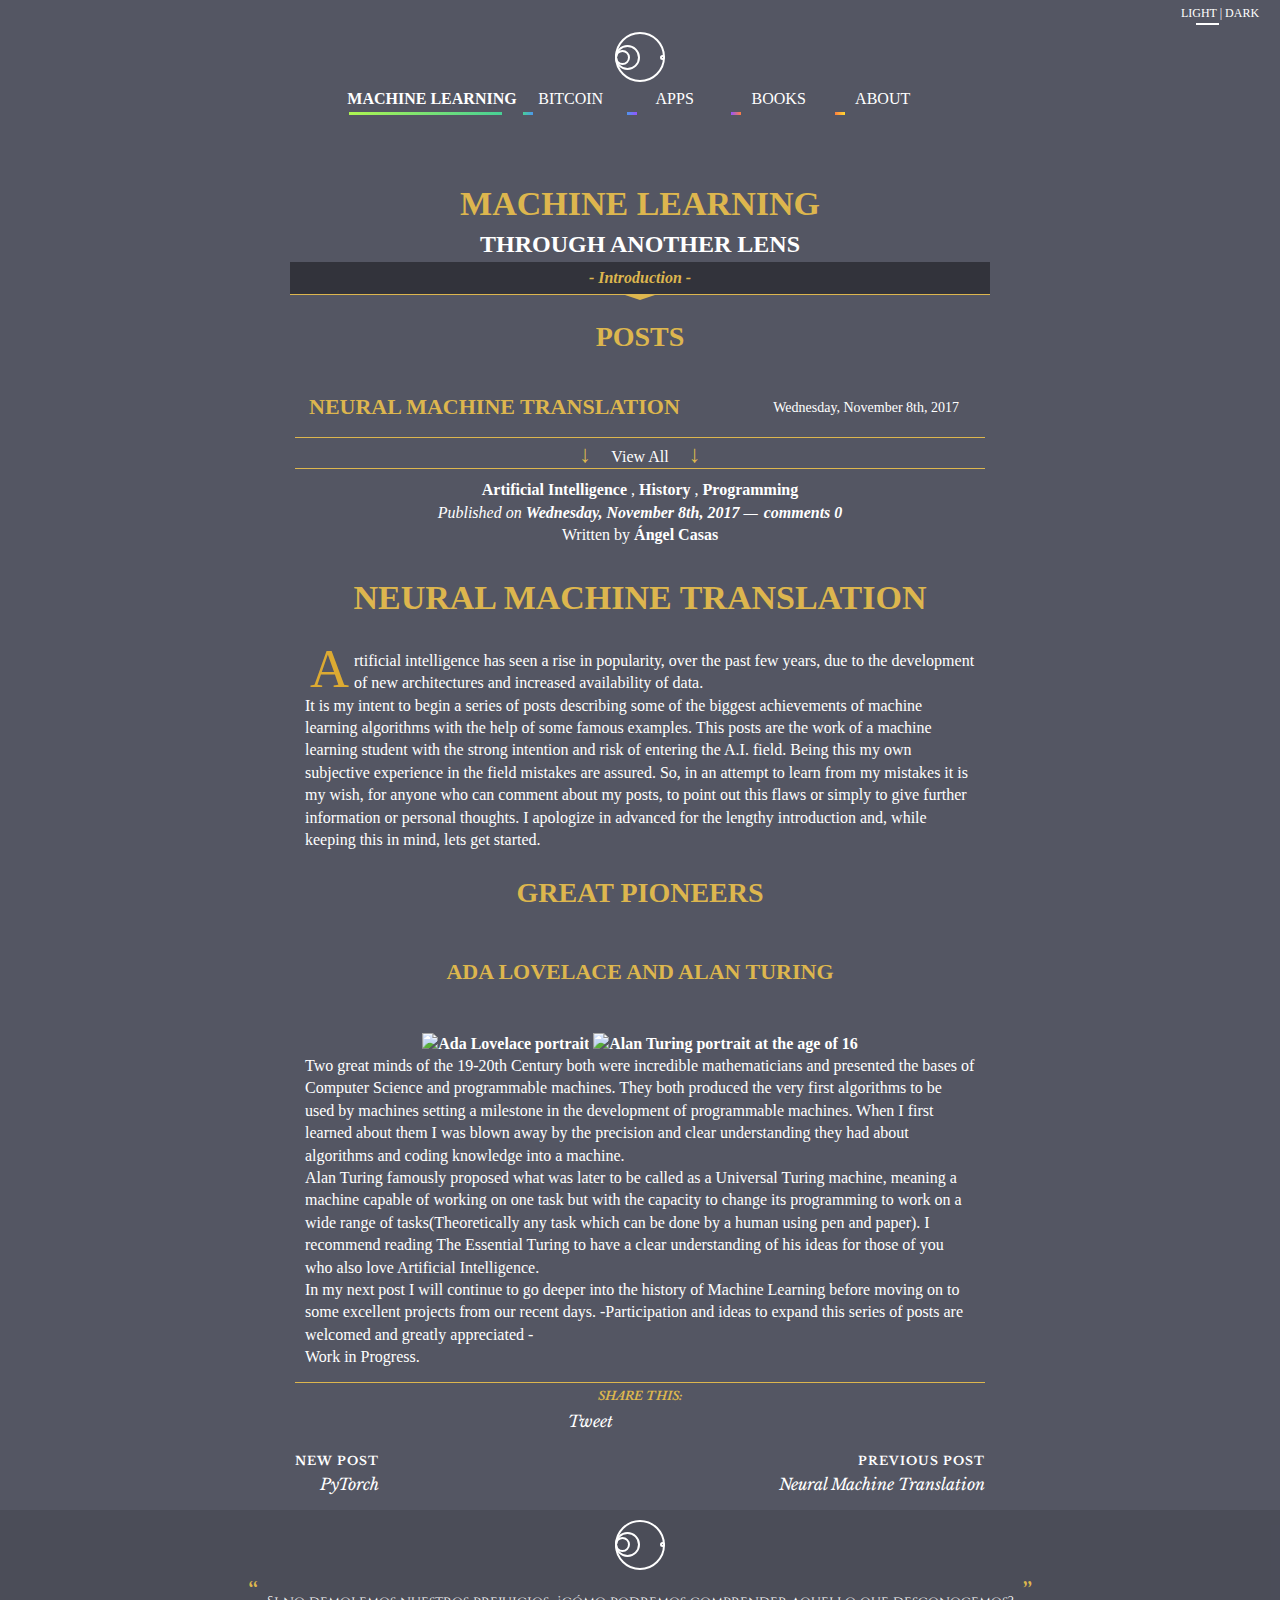
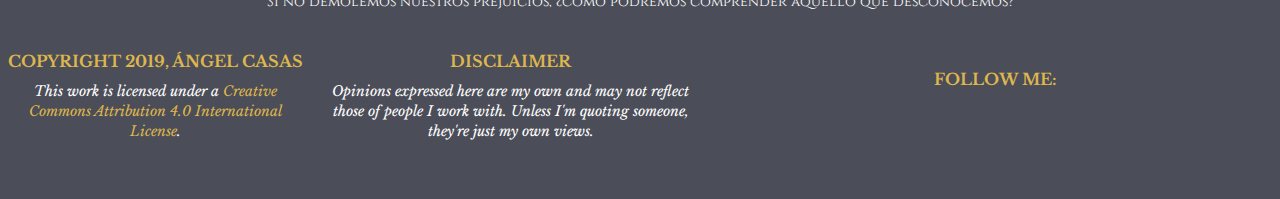
==== index.html @ 97a2ecce "re" ====
<!DOCTYPE html>
<html lang="en" dir="ltr">
<head>
  <meta charset="UTF-8">
  <meta name="viewport" content="width=device-width, initial-scale=1.0">
  <meta http-equiv="X-UA-Compatible" content="ie=edge">
  <link href="https://fonts.googleapis.com/css?family=Cinzel|Libre+Baskerville|Playfair+Display+SC" rel="stylesheet">
  <link href="https://fonts.googleapis.com/css?family=Unna&display=swap" rel="stylesheet">
  <link rel="stylesheet" href="CSS/style.css">
  <link rel="stylesheet" href="https://use.fontawesome.com/releases/v5.5.0/css/all.css" integrity="sha384-B4dIYHKNBt8Bc12p+WXckhzcICo0wtJAoU8YZTY5qE0Id1GSseTk6S+L3BlXeVIU" crossorigin="anonymous">
  <link rel="icon" href="">
  <title>Angel Casas Pescador Peronal Blog</title>
</head>
<body>
  <div id="loaderWrapper"></div>
  <!--End of #loaderWrapper -->
  <input type="checkbox" id="lightInput">
  <label for="lightInput" id="lightLabel"><span>Light | Dark</span></label>
  <!-- End of light/Dark -->
  <div id="wrapper">
    <header id="mainHeader">
      <h1 class="srOnly">Ángel Casas Pescador</h1>
      <nav id="mainNav">
        <a href="#wrapper">
          <div class="circleIcon">
            <div class="circleIconBox">
              <div class="circleBox">
                <div class="circle big"></div>
                <div class="circle medium"></div>
                <div class="circle small"></div>
                <div class="circle tiny"></div>
              </div>
            </div>
          </div>
        </a>
      </nav>
      <!--End of #mainNav-->
    </header>
    <!-- End of #mainHeader -->
    <section id="mainSection">
      <input type="checkbox" id="navCheck">
      <div class="navBtn">
        <label for="navCheck"></label>
        <div></div>
      </div>
      <input type="radio" id="mlTab" name="navRadio" checked="checked">
      <label for="mlTab" class="mainNavElem">Machine Learning</label>
      <input type="radio" id="bitcoinTab" name="navRadio">
      <label for="bitcoinTab" class="mainNavElem">Bitcoin</label>
      <input type="radio" id="appsTab" name="navRadio">
      <label for="appsTab" class="mainNavElem">Apps</label>
      <input type="radio" id="booksTab" name="navRadio">
      <label for="booksTab" class="mainNavElem">Books</label>
      <input type="radio" id="aboutTab" name="navRadio">
      <label for="aboutTab" class="mainNavElem">About</label>
      <div id="introduction">
        <div id="introMessage">
          <h2>Through Another Lens</h2>
        </div>
      </div>
      <!-- End of #introduction -->
      <aside class="blogAside">
        <nav id="blogNav">
          <ul class="blogNavUl">
            <li class="blogNavLi">
              <a href="#postArticle" class="blogNavA">Neural Machine Translation</a>
              <ul class="blogNavUl">
                <li class="blogNavLiChild">Introduction</li>
              </ul>
            </li>
            <li class="blogNavLi">
              <a href="#postArticle" class="blogNavA">Great Pioneers</a>
              <ul class="blogNavUl">
                <li class="blogNavLiChild">Ada Lovelace and Alan Turing</li>
              </ul>
            </li>
          </ul>
        </nav>
      </aside>
      <!-- End of blogAside -->
      <div id="mainSectionBox">
        <!-- End of #mlIntro -->
        <details class="mainSectionDetails">
          <summary><div class="introTooltip">- Introduction -</div></summary>
          <div id="mlIntro" class="clearSections">
            <div id="mlImg"></div>
          </div>
          <aside id="mlAside">
            <blockquote cite="https://www.azquotes.com/quote/847377">
              <a href="https://www.azquotes.com/quote/847377"><span>“</span>Programming is a skill best acquired by practice and example rather than from books <span>”</span><br>
              - Alan Turing -</a>
            </blockquote>
            <p>It is in the same spirit as that of Alan Turing that I want to share my efforts to unravel this science for
            any kind of audience.<br />
            Here is the process I use to develop my ideas:</p>
            <div class="iconsBox">
              <ul class="iconsUl">
                <li><img src="" alt=""><br>Find</li>
                <li><img src="" alt=""><br>Try</li>
                <li><img src="" alt=""><br>Understand</li>
                <li><img src="" alt=""><br>Repeat</li>
              </ul>
            </div>
          </aside>
          <!-- End of #mlAside -->
          <div id="bitcoinIntro" class="clearSections">
            <div id="bitcoinImg"></div>
          </div>
          <!-- End of #bitcoinIntro -->
          <aside id="bitcoinAside">
            <blockquote cite="https://www.brainyquote.com/quotes/milton_friedman_851204">
              <a href="https://www.brainyquote.com/quotes/milton_friedman_851204"><span>“</span>The one thing that's missing, but that will soon be developed, is a reliable e-cash, a method whereby on the Internet you can transfer funds from A to B, without A knowing B or B knowing A.<span>”</span><br>
              - Milton Friedman 1999 -</a>
            </blockquote>
            <p>Bitcoin is a new digital tool to transfer value between two or more individuals without an intermediary. Being a digital form of money it is proving to be a revolution worth checking out!</p>
            <p>The best way to learn about any new technology is to inmerse yourself in it by trying it out!<br>
            This is the reason I decided to write down my experience with Bitcoin and to bring awareness about its capabilities and downsides.</p>
            <div class="iconsBox">
              <ul class="iconsUl">
                <li><img src="" alt=""><br>Earn</li>
                <li><img src="" alt=""><br>Transact</li>
                <li><img src="" alt=""><br>Hodl</li>
                <li><img src="" alt=""><br>Spend</li>
              </ul>
            </div>
            <!-- End of .iconsBox -->
          </aside>
          <!-- End of #bitcoinAside -->
          <div id="appsIntro" class="clearSections">
            <div id="appsImg"></div>
          </div>
          <!-- End of #appsIntro -->
          <aside id="appsAside">
            <blockquote cite="https://www.brainyquote.com/quotes/leonardo_da_vinci_154285">
              <a href="https://www.brainyquote.com/quotes/leonardo_da_vinci_154285"><span>“</span>The noblest pleasure is the joy of understanding<span>”</span><br>
              - Leonardo da Vinci -</a>
            </blockquote>
            <p>When we want to understand something we ought to submerge ourselves deeply into the subject at hand and find out every tool available to us in order to achieve an updated understanding of the subject.
            <br>In order to achieve this I have found this process to be of help:</p>
            <div class="iconsBox">
              <ul class="iconsUl">
                <li><img src="" alt=""><br>Explore</li>
                <li><img src="" alt=""><br>Experiment</li>
                <li><img src="" alt=""><br>Extract</li>
                <li><img src="" alt=""><br>Explain</li>
              </ul>
            </div>
            <!-- End of .iconsBox -->
          </aside>
          <!-- End of #appsAside -->
          <div id="booksIntro" class="clearSections">
            <div id="booksImg"></div>
          </div>
          <!-- End of booksIntro -->
          <aside id="booksAside">
            <blockquote>
              <a href="">
                <span>“</span>The mind was dreaming. The world was its dream<span>”</span><br>
                - Jorge Luis Borges -
              </a>
            </blockquote>
            <p>Books that let us wonder around imaginary worlds or allow us to learn something we did'nt appreciate at first glance make for a good gift.
            <br>
            It is for this reason that I decided to make this little section where we can find and share books we have found valuable in our life.
            </p>
          </aside>
          <!-- End of #booksAside -->
        </details>
        <!-- End of .mainSectionDetails -->
        <section id="mlSection" class="blogSection">
          <h5>Posts</h5>
          <div class="blogArticles">
            <section class="previewSection">
              <input type="checkbox" id="mlPreviewExpand"></input>
              <label for="mlPreviewExpand" class="previewExpandLabel">View All</label>
              <div class="previewBox">
                <a href="#postArticle">
                  <div class="previewPost">
                    <h6>Neural Machine Translation</h6>
                    <p class="postDate">Wednesday, November 8th, 2017</p>
                  </div>
                </a>
                <a href="">
                  <div class="previewPost">
                    <h6>PyTorch</h6>
                    <p class="postDate">Monday, April 29th, 2019</p>
                  </div>
                </a>
              </div>
            </section>
            <article class="post" id="postArticle">
              <header>
                <div class="entryTags">
                  <a href="">Artificial Intelligence</a>
                  ,
                  <a href="">History</a>
                  ,
                  <a href="">Programming</a>
                </div>
                <small>
                  <div class="entryDate">
                    Published on
                    <a href=""><time datetime="2017-11-03" pubdate>Wednesday, November 8th, 2017</time></a>
                  </div>
                  <div class="entryComments">
                    <a href=".blogComments">comments 0</a>
                  </div>
                  <div class="postAuthor">
                    Written by
                    <a href="#aboutIntro" title="About Ángel Casas Pescador" rel="author">Ángel Casas</a>
                  </div>
                </small>
                <h4>Neural Machine Translation</h4>
              </header>
              <!-- end header -->
              <div class="entry">
                <p><span id="dropCap">A</span>rtificial intelligence has seen a rise in popularity, over the past few years, due to the development of new architectures and increased availability of data.<br />
                It is my intent to begin a series of posts describing some of the biggest achievements of machine learning algorithms with the help of some famous examples.
                This posts are the work of a machine learning student with the strong intention and risk of entering the A.I. field. Being this my own subjective experience in the field mistakes are assured. So, in an attempt to learn from my mistakes it is my wish, for anyone who can comment about my posts, to point out this flaws or simply to give further information or personal thoughts.
                I apologize in advanced for the lengthy introduction and, while keeping this in mind, lets get started.<br /></p>
                <h5>Great Pioneers</h5><br />
                <h6>Ada Lovelace and Alan Turing</h6><br />
                <br />
                <a class="expandable" title="Ada Lovelace portrait" data-lightbox="post-1" data-title="Ada Lovelace portrait" href="https://upload.wikimedia.org/wikipedia/commons/thumb/a/a4/Ada_Lovelace_portrait.jpg/800px-Ada_Lovelace_portrait.jpg">
                  <img src="https://upload.wikimedia.org/wikipedia/commons/thumb/a/a4/Ada_Lovelace_portrait.jpg/800px-Ada_Lovelace_portrait.jpg" alt="Ada Lovelace portrait" width="auto" height="300">
                </a>
                <a class="expandable" title="Alan Turing portrait" data-lightbox="post-1" data-title="Alan Turing portrait at the age of 16" href="https://upload.wikimedia.org/wikipedia/commons/a/a1/Alan_Turing_Aged_16.jpg">
                  <img src="https://upload.wikimedia.org/wikipedia/commons/a/a1/Alan_Turing_Aged_16.jpg" alt="Alan Turing portrait at the age of 16" width="auto" height="300">
                </a>
                <p>Two great minds of the 19-20th Century both were incredible mathematicians and presented the bases of Computer Science and programmable machines. They both produced the very first algorithms to be used by machines setting a milestone in the development of programmable machines. When I first learned about them I was blown away by the precision and clear understanding they had about algorithms and coding knowledge into a machine.
                <br />
                Alan Turing famously proposed what was later to be called as a Universal Turing machine, meaning a machine capable of working on one task but with the capacity to change its programming to work on a wide range of tasks(Theoretically any task which can be done by a human using pen and paper).
                I recommend reading The Essential Turing to have a clear understanding of his ideas for those of you who also love Artificial Intelligence.
                <br />
                In my next post I will continue to go deeper into the history of Machine Learning before moving on to some excellent projects from our recent days.
                -Participation and ideas to expand this series of posts are welcomed and greatly appreciated -
                <br />
                Work in Progress.
                </p>
              </div>
              <!-- end entry -->
            </article>
            <!-- end .post -->
            <div class="blogFooter">
              <h6>Share this:</h6>
              <div class="shareBox">
                <p class="tweet">
                  <a href="https://twitter.com/share?ref_src=twsrc%5Etfw" class="twitter-share-button" data-text="This was quite a useful blog:" data-url="https://angel-casas.github.io/" data-via="AngelCasas93" data-show-count="false">Tweet</a>
                  <script async src="https://platform.twitter.com/widgets.js" charset="utf-8"></script>
                <p class="pocket">
                  <a data-pocket-label="pocket" data-pocket-count="none" class="pocket-btn" data-lang="en"></a>
                  <script type="text/javascript">!function(d,i){if(!d.getElementById(i)){var j=d.createElement("script");j.id=i;j.src="https://widgets.getpocket.com/v1/j/btn.js?v=1";var w=d.getElementById(i);d.body.appendChild(j);}}(document,"pocket-btn-js");</script>
                </p>
              </div>
              <div class="previousBox">
                <a href="" class="previousPost"><span>New Post</span>
                  PyTorch
                </a>
                <a href="" class="previousPost"><span>Previous post</span>
                  Neural Machine Translation
                </a>
              </div>
            </div>
            <!-- End .blogFooter -->
          </div>
          <!-- End .blogArticles -->
          <div class="blogComments">
            <div id="disqus_thread"><p></p></div>
            <script>

            /**
            *  RECOMMENDED CONFIGURATION VARIABLES: EDIT AND UNCOMMENT THE SECTION BELOW TO INSERT DYNAMIC VALUES FROM YOUR PLATFORM OR CMS.
            *  LEARN WHY DEFINING THESE VARIABLES IS IMPORTANT: https://disqus.com/admin/universalcode/#configuration-variables*/
            /*
            var disqus_config = function () {
            this.page.url = PAGE_URL;  // Replace PAGE_URL with your page's canonical URL variable
            this.page.identifier = PAGE_IDENTIFIER; // Replace PAGE_IDENTIFIER with your page's unique identifier variable
            };
            */
            (function() { // DON'T EDIT BELOW THIS LINE
            var d = document, s = d.createElement('script');
            s.src = 'https://angelcasas.disqus.com/embed.js';
            s.setAttribute('data-timestamp', +new Date());
            (d.head || d.body).appendChild(s);
            })();
            </script>
            <noscript>Please enable JavaScript to view the <a href="https://disqus.com/?ref_noscript">comments powered by Disqus.</a></noscript>
          </div>
        </section>
        <!-- End of #mlSection -->
        <section id="bitcoinSection" class="blogSection">
          <h5>Posts</h5>
          <div class="blogArticles">
            <section class="previewSection">
              <input type="checkbox" id="bitcoinPreviewExpand"></input>
              <label for="bitcoinPreviewExpand" class="previewExpandLabel">View All</label>
              <div class="previewBox">
                <a href="#postArticle">
                  <div class="previewPost">
                    <h6>Bitcoin Origins</h6>
                    <p class="postDate">Monday, May 20th, 2019</p>
                  </div>
                </a>
                <a href="">
                  <div class="previewPost">
                    <h6>BitcoinLiberal</h6>
                    <p class="postDate">Monday, May 27th, 2019</p>
                  </div>
                </a>
              </div>
            </section>
            <article class="post" id="postArticle">
              <header>
                <div class="entryTags">
                  <a href="">Bitcoin</a>
                  ,
                  <a href="">History</a>
                  ,
                  <a href="">Programming</a>
                </div>
                <small>
                  <div class="entryDate">
                    Published on
                    <a href=""><time datetime="2017-11-03" pubdate>Monday, May 20th, 2019</time></a>
                  </div>
                  <div class="entryComments">
                    <a href=".blogComments">comments 0</a>
                  </div>
                  <div class="postAuthor">
                    Written by
                    <a href="#aboutIntro" title="About Ángel Casas Pescador" rel="author">Ángel Casas</a>
                  </div>
                </small>
                <h4>Bitcoin Origins</h4>
              </header>
              <!-- end header -->
              <div class="entry">
                <p><span id="dropCap">B</span>itcoin is a term often used to represent a fascinating
                </p>
                <h5>Placeholder</h5><br />
                <h6>Placeholder</h6><br />
                <br />
                <a class="expandable" title="" data-title="" href="">
                  <img src="" alt="" width="auto" height="300">
                </a>
                <a class="expandable" title="" data-title="" href="">
                  <img src="" alt="" width="auto" height="300">
                </a>
                <p>
                <br />
                <br />
                <br />
                Work in Progress.
                </p>
              </div>
              <!-- end entry -->
            </article>
            <!-- end .post -->
            <div class="blogFooter">
              <h6>Share this:</h6>
              <div class="shareBox">
                <p class="tweet">
                  <a href="https://twitter.com/share?ref_src=twsrc%5Etfw" class="twitter-share-button" data-text="This was quite a useful blog:" data-url="https://angel-casas.github.io/" data-via="AngelCasas93" data-show-count="false">Tweet</a>
                  <script async src="https://platform.twitter.com/widgets.js" charset="utf-8"></script>
                <p class="pocket">
                  <a data-pocket-label="pocket" data-pocket-count="none" class="pocket-btn" data-lang="en"></a>
                  <script type="text/javascript">!function(d,i){if(!d.getElementById(i)){var j=d.createElement("script");j.id=i;j.src="https://widgets.getpocket.com/v1/j/btn.js?v=1";var w=d.getElementById(i);d.body.appendChild(j);}}(document,"pocket-btn-js");</script>
                </p>
              </div>
              <div class="previousBox">
                <a href="" class="previousPost"><span>New Post</span>
                  BitcoinLiberal
                </a>
                <a href="" class="previousPost"><span>Previous post</span>
                  Bitcoin Origins
                </a>
              </div>
            </div>
            <!-- End .blogFooter -->
          </div>
          <!-- End .blogArticles -->
          <div class="blogComments">
            <div id="disqus_thread"><p></p></div>
            <script>

            /**
            *  RECOMMENDED CONFIGURATION VARIABLES: EDIT AND UNCOMMENT THE SECTION BELOW TO INSERT DYNAMIC VALUES FROM YOUR PLATFORM OR CMS.
            *  LEARN WHY DEFINING THESE VARIABLES IS IMPORTANT: https://disqus.com/admin/universalcode/#configuration-variables*/
            /*
            var disqus_config = function () {
            this.page.url = PAGE_URL;  // Replace PAGE_URL with your page's canonical URL variable
            this.page.identifier = PAGE_IDENTIFIER; // Replace PAGE_IDENTIFIER with your page's unique identifier variable
            };
            */
            (function() { // DON'T EDIT BELOW THIS LINE
            var d = document, s = d.createElement('script');
            s.src = 'https://angelcasas.disqus.com/embed.js';
            s.setAttribute('data-timestamp', +new Date());
            (d.head || d.body).appendChild(s);
            })();
            </script>
            <noscript>Please enable JavaScript to view the <a href="https://disqus.com/?ref_noscript">comments powered by Disqus.</a></noscript>
          </div>
        </section>
        <!-- End of #bitcoinSection -->
        <section id="appsSection" class="blogSection">
          <h5>Posts</h5>
          <div class="blogArticles">
            <section class="previewSection">
              <input type="checkbox" id="appsPreviewExpand"></input>
              <label for="appsPreviewExpand" class="previewExpandLabel">View All</label>
              <div class="previewBox">
                <a href="#postArticle">
                  <div class="previewPost">
                    <h6>Check</h6>
                    <p class="postDate">Monday, May 20th, 2019</p>
                  </div>
                </a>
                <a href="">
                  <div class="previewPost">
                    <h6>NMT</h6>
                    <p class="postDate">Monday, May 27th, 2019</p>
                  </div>
                </a>
              </div>
            </section>
            <article class="post" id="postArticle">
              <header>
                <div class="entryTags">
                  <a href="">Apps</a>
                  ,
                  <a href="">Programming</a>
                </div>
                <small>
                  <div class="entryDate">
                    Published on
                    <a href=""><time datetime="2017-11-03" pubdate>Monday, May 20th, 2019</time></a>
                  </div>
                  <div class="entryComments">
                    <a href=".blogComments">comments 0</a>
                  </div>
                  <div class="postAuthor">
                    Written by
                    <a href="#aboutIntro" title="About Ángel Casas Pescador" rel="author">Ángel Casas</a>
                  </div>
                </small>
                <h4>Apps</h4>
              </header>
              <!-- end header -->
              <div class="entry">
                <p><span id="dropCap">A</span>
                </p>
                <h5>Placeholder</h5><br />
                <h6>Placeholder</h6><br />
                <br />
                <a class="expandable" title="" data-title="" href="">
                  <img src="" alt="" width="auto" height="300">
                </a>
                <a class="expandable" title="" data-title="" href="">
                  <img src="" alt="" width="auto" height="300">
                </a>
                <p>
                <br />
                <br />
                <br />
                Work in Progress.
                </p>
              </div>
              <!-- end entry -->
            </article>
            <!-- end .post -->
            <div class="blogFooter">
              <h6>Share this:</h6>
              <div class="shareBox">
                <p class="tweet">
                  <a href="https://twitter.com/share?ref_src=twsrc%5Etfw" class="twitter-share-button" data-text="This was quite a useful blog:" data-url="https://angel-casas.github.io/" data-via="AngelCasas93" data-show-count="false">Tweet</a>
                  <script async src="https://platform.twitter.com/widgets.js" charset="utf-8"></script>
                <p class="pocket">
                  <a data-pocket-label="pocket" data-pocket-count="none" class="pocket-btn" data-lang="en"></a>
                  <script type="text/javascript">!function(d,i){if(!d.getElementById(i)){var j=d.createElement("script");j.id=i;j.src="https://widgets.getpocket.com/v1/j/btn.js?v=1";var w=d.getElementById(i);d.body.appendChild(j);}}(document,"pocket-btn-js");</script>
                </p>
              </div>
              <div class="previousBox">
                <a href="" class="previousPost"><span>New Post</span>
                  Apps Placeholder
                </a>
                <a href="" class="previousPost"><span>Previous post</span>
                  Apps Placeholder
                </a>
              </div>
            </div>
            <!-- End .blogFooter -->
          </div>
          <!-- End .blogArticles -->
          <div class="blogComments">
            <div id="disqus_thread"><p></p></div>
            <script>

            /**
            *  RECOMMENDED CONFIGURATION VARIABLES: EDIT AND UNCOMMENT THE SECTION BELOW TO INSERT DYNAMIC VALUES FROM YOUR PLATFORM OR CMS.
            *  LEARN WHY DEFINING THESE VARIABLES IS IMPORTANT: https://disqus.com/admin/universalcode/#configuration-variables*/
            /*
            var disqus_config = function () {
            this.page.url = PAGE_URL;  // Replace PAGE_URL with your page's canonical URL variable
            this.page.identifier = PAGE_IDENTIFIER; // Replace PAGE_IDENTIFIER with your page's unique identifier variable
            };
            */
            (function() { // DON'T EDIT BELOW THIS LINE
            var d = document, s = d.createElement('script');
            s.src = 'https://angelcasas.disqus.com/embed.js';
            s.setAttribute('data-timestamp', +new Date());
            (d.head || d.body).appendChild(s);
            })();
            </script>
            <noscript>Please enable JavaScript to view the <a href="https://disqus.com/?ref_noscript">comments powered by Disqus.</a></noscript>
          </div>
        </section>
        <!-- End of #appsSection -->
        <div id="booksSection" class="blogSection">
          <h5>Books</h5>
          <div class="booksDiv">
            <div class="personalBooks">
              <h6>Personal Selection</h6>
              <div class="booksBox">
                <div class="booksItem">
                  <a href="https://en.wikipedia.org/wiki/Superintelligence:_Paths,_Dangers,_Strategies" class="bookImageAnchor"><img src="./images/bookCovers/Superintelligence-Paths_Dangers_Strategies.jpg" alt="Superintelligence by Nick Bostrom"></a>
                  <div class="bookInfoDropdown">
                    <p>Superintelligence: Paths, Dangers, Strategies is a 2014 book by the Swedish philosopher Nick Bostrom from the University of Oxford.</p>
                    <p>It argues that if machine brains surpass human brains in general intelligence, then this new superintelligence could replace humans as the dominant lifeform on Earth.</p>
                    <p>Sufficiently intelligent machines could improve their own capabilities faster than human computer scientists, and the outcome could be an existential catastrophe for humans.</p>
                    <p>Bostrom's book has been translated into many languages and is available as an audiobook.</p>
                    <a class="bookInfoSource" src="https://en.wikipedia.org/wiki/Superintelligence:_Paths,_Dangers,_Strategies">Source</a>
                  </div>
                </div>
                <div class="booksItem">
                  <a href="https://www.goodreads.com/book/show/21820378-mastering-bitcoin" class="bookImageAnchor"><img src="./images/bookCovers/21820378.jpg" alt="Mastering Bitcoin by Andreas M. Antonopoulos"></a>
                  <div class="bookInfoDropdown">
                    <p>Want to join the technological revolution that's taking the world of finance by storm?</p>
                    <p>Mastering Bitcoin is your guide through the seemingly complex world of bitcoin, providing the requisite knowledge to help you participate in the internet of money.</p>
                    <p>Whether you're building the next killer app, investing in a startup, or simply curious about the technology, this practical book is essential reading.</p>
                    <p>Bitcoin, the first successful decentralized digital currency, is still in its infancy and it's already spawned a multi-billion dollar global economy.</p>
                    <p>This economy is open to anyone with the knowledge and passion to participate. Mastering Bitcoin provides you with the knowledge you need (passion not included).</p>
                    <a href="https://www.goodreads.com/book/show/21820378-mastering-bitcoin" class="bookInfoSource">Source</a>
                  </div>
                </div>
                <div class="booksItem">
                  <a href="https://eloquentjavascript.net/" class="bookImageAnchor"><img src="./images/bookCovers/cover.jpg" alt="Eloquent Javascript by Marijn Haverbeke"></a>
                  <div class="bookInfoDropdown">
                    <p>This is a book about JavaScript, programming, and the wonders of the digital.</p>
                    <a href="https://eloquentjavascript.net/" class="bookInfoSource">Source</a>
                  </div>
                </div>
              </div>
            </div>
            <div class="suggestedBooks">
              <h6>User Suggestions</h6>
              <div class="booksBox">
                <div class="booksItem"></div>
              </div>
            </div>
          </div>
          <form action="" class="booksForm">
            <header>
              <h6>Submit your own suggestion</h6>
            </header>
            <input type="text" required placeholder="Book Title">
            <input type="text" requiered placeholder="Book Author">
            <textarea name="bookCommentary" rows="8" cols="40" placeholder="Write a brief description of what the text is about. (This is not required)"></textarea>
            <button type="submit" name="bookSubmit">Submit</button>
          </form>
        </div>
        <!-- End of #booksSection -->
        <div id="aboutSection" class="blogSection">
          <h5>Ángel Casas Pescador</h5>
            <div class="presentation">
              <p>
                Currently working on improving my knowledge about Machine Learning and Deep Learning which makes this blog an informative and pedagogical experience.<br />
                To achieve this I have been enrolled in some specific Online
                Courses, related to the field of Artificial Intelligence, due mostly to
                the lack of related University Courses where I live.<br />
                This has lead me to achieve a small level of competence on this field of knowledge which I only wish to expand as I go on.<br />
                Being inclined from an early age to uncover the structure of how a computer works, this curiosity
                allows me to progressively achieve an articulated view of Computer Science.<br />
              </p>
              <p>
                <span>Achievements:</span>
                Successfully completed the following Courses:
              </p>
                <ul>
                  <li>Deep Learning Nanodegree Foundation - <a href="#">Udacity Nanodegree Foundations Program</a></li>
                  <li>Machine Learning - <a href="#">Coursera Stanford University</a></li>
                  <li>Deep Learning - <a href="#">Coursera Stanford University</a></li>
                  <li>Introduction to Computer Science and Programming using Python - <a href="#">EDX 6.00.1x, MITx</a></li>
                  <li>Front-End Web Developer Certificate - <a href="#">EDX World Wide Web Consortium (W3C)</a></li>
                </ul>
              <p>
                Projects are a big part of advancing my understanding about any topic which is why I have placed all my
                works in a single page for easy access.
              </p>
            </div>
        </div>
        <!-- End of #aboutSection -->
      </div>
      <!-- End of #mainSectionBox -->
    </section>
    <!-- End of #mainSection -->
    <footer id="mainFooter">
      <a href="#wrapper">
        <div class="circleIcon">
          <div class="circleIconBox">
            <div class="circleBox">
              <div class="circle big"></div>
              <div class="circle medium"></div>
              <div class="circle small"></div>
              <div class="circle tiny"></div>
            </div>
          </div>
        </div>
      </a>
      <div class="footerQuote">
        <blockquote><span>“</span>Si no demolemos nuestros prejuicios, ¿cómo podremos comprender aquello que desconocemos?<span>”</span></blockquote>
      </div>
      <!-- End of .footerQuote -->
      <div id="footerBox">
        <div class="footerDiv">
          <h6>Copyright 2019, Ángel Casas</h6>
          <p>This work is licensed under a <a rel="license" href="http://creativecommons.org/licenses/by/4.0/">Creative Commons Attribution 4.0 International License</a>.</p>
        </div>
        <!-- End of .footerDiv -->
        <div class="footerDiv">
          <h6>Disclaimer</h6>
          <p>Opinions expressed here are my own and may not reflect those of people I work with. Unless I'm quoting someone, they're just my own views.</p>
        </div>
        <!-- End of .footerDiv -->
        <span id="footerIconBox">
          <h6>Follow me:</h6>
          <div id="footerIcons">
            <a href="https://twitter.com/AngelCasas93" target="_blank">
              <i class="fab fa-twitter-square fa-2x" title="Twitter: @AngelCasas93"></i>
            </a>
            <a href="https://github.com/Angel-Casas" target="_blank">
              <i class="fab fa-github-square fa-2x" title="Github: Angel-Casas"></i>
            </a>
            <a href="https://www.instagram.com/angelcasas.p/">
              <i class="fab fa-instagram fa-2x" title="Instagram: @angelcasas.p"></i>
            </a>
          </div>
          <!-- End of #footerIcons -->
        </span>
        <!-- End of #footerIconBox -->
      </div>
      <!-- End of #footerBox -->
    </footer>
    <!-- End of #mainFooter -->
  </div>
  <!-- End of #wrapper -->
  <script type="text/javascript" src="./JS/main.js"></script>
<script id="dsq-count-scr" src="//angelcasas.disqus.com/count.js" async></script>
</body>
</html>
---- CSS/style.css ----
/* RESET */
html, body,
h1, h2, h3, h4, h5, h6,
a, p, span,
em, small, strong,
sub, sup,
mark, del, ins, strike,
abbr, dfn,
blockquote, q, cite,
code, pre,
ol, ul, li, dl, dt, dd,
div, section, article,
main, aside, nav,
header, hgroup, footer,
img, figure, figcaption,
address, time,
audio, video,
canvas, iframe,
details, summary,
fieldset, form, label, legend,
table, caption,
tbody, tfoot, thead,
tr, th, td {
    margin: 0;
    padding: 0;
    border: 0;
}
html {
    font-size: 62.5%;
}

body {
    font-size: 1.6rem;
    line-height: 1.4;
}

* {
    font-family: inherit;
    font-size: inherit;
    line-height: inherit;
}

a,
a:visited {
    color: inherit;
    text-decoration: none;
}
article,
aside,
footer,
header,
nav,
section,
main {
    display: block;
}

* {
    box-sizing: border-box;
}

*:before,
*:after {
    box-sizing: inherit;
}
table {
    border-collapse: collapse;
    border-spacing: 0;
}

ol,
ul {
    list-style: none;
}

img {
    border-style: none;
}

blockquote,
q {
    quotes: none;
}

blockquote:after,
blockquote:before,
q:after,
q:before {
    content: "";
    content: none;
}
[hidden] {
    display: none !important;
}

[disabled] {
    cursor: not-allowed;
}

:focus:not(:focus-visible) {
    outline: none;
}
.srOnly {
    position: absolute;
    clip: rect(1px, 1px, 1px, 1px);
    left: -9999px;
    top: -9999px;
}

/* MAIN CSS */

body {
  font-family: 'Playfair Display', serif;
  color: white;
}
h4, h5, h6 {
  color: rgb(221, 182, 78);
  text-transform: uppercase;
}
h4 {
  font-size: 3.4rem;
}
h5 {
  font-size: 2.8rem;
}
h6 {
  font-size: 2.2rem;
}
blockquote {
  font-family: 'Cinzel', serif;
}
blockquote span {
  font-size: 2.4rem;
  color: rgb(221, 182, 78);
  padding: 0 .8rem;
}
#wrapper {
  width: 100%;
  height: 100%;
  min-height: 100vh;
  text-align: center;
  display: flex;
  flex-flow: column nowrap;
  align-items: center;
  justify-content: space-between;
  overflow-x: hidden;
  background-color: rgb(84, 86, 99);
  transition: all .3s ease-in-out;
}

/* HEADER */


#wrapper #mainHeader {
  width: 100%;
  margin: 2em 0 0;
}
#mainHeader #mainNav {
  height: 100%;
  width: 100%;
  max-width: 800px;
  margin: 0 auto;
}
#mainNav > a {
  display: inline-block;
  width: 50px;
  height: 50px;
}
.circleIcon {
  position: relative;
  width: 100%;
  height: 100%;
  display: inline-block;
}
.circleIcon .circleBox {
  width: 100%;
  height: 100%;
}
.circleIconBox {
  position: relative;
  width: 100%;
  height: 100%;
  float: left;
}
.circleIconBox .circle {
  border: 2px solid white;
  border-radius: 50%;
  position: absolute;
  top: 0;
  left: 0;
  right: 0;
  bottom: 0;
  transition: all 2s ease-in-out;
  margin: auto;
}
.circleIconBox .big {
  width: 50px;
  height: 50px;
}
.circleIconBox .medium {
  width: 25px;
  height: 25px;
  right: 25px;
  transform-origin: right;
  animation: clockwiserotation 4s ease-in-out infinite;
}
.circleIconBox .small {
  width: 15px;
  height: 15px;
  right: 35px;
  transform-origin: 25px center;
  animation: clockwiserotation 4s ease-out infinite;
}
.circleIconBox .tiny {
  width: 5px;
  height: 5px;
  left: 45px;
  transform-origin: -20px center;
  animation: clockwiserotation 4s ease-in-out infinite;
}
@keyframes clockwiserotation {
  to {transform: rotate(360deg);}
}
#navCheck {
  display: none;
}
.navBtn {
  display: none;
  width: 30px;
  height: 50px;
  margin: 10px 15px 0;
  float: right;
  transition: all .2s ease-in-out;
}

.navBtn::after,
.navBtn::before,
.navBtn div {
  background-color: white;
  content: '';
  display: block;
  height: 2px;
  margin: 7px 0;
  transition: all .2s ease-in-out;
}
#mainNavTabs {
  position: relative;
  display: flex;
  flex-flow: row nowrap;
  justify-content: space-around;
  align-self: center;
  margin: 0;
  padding: 0;
  user-select: none;
}
#mainSection > input {
  position: absolute;
  opacity: 0;
  height: 0;
  width: 0;
}
#mainSection > label {
  position: relative;
  top: 0;
  display: inline-block;
  width: auto;
  min-width: 100px;
  height: 3.2rem;
  text-transform: uppercase;
  cursor: pointer;
}
#mainSection > label::after {
  content: "";
  height: 3px;
  width: 10%;
  position: absolute;
  bottom: 5px;
  left: 2px;
  transition: width ease-out .2s;
}
#mainSection > .mainNavElem:nth-child(4)::after {
  background-image: linear-gradient(to right, rgb(174, 246, 81) , rgb(71, 208, 150));
}
#mainSection > .mainNavElem:nth-child(6)::after {
  background-image: linear-gradient(to right, rgb(71, 208, 150) , rgb(77, 150, 236));
}
#mainSection > .mainNavElem:nth-child(8)::after {
  background-image: linear-gradient(to right, rgb(77, 150, 236) , rgb(148, 83, 255));
}
#mainSection > .mainNavElem:nth-child(10)::after {
  background-image: linear-gradient(to right, rgb(148, 83, 255) , rgb(255, 126, 62));
}
#mainSection > .mainNavElem:nth-child(12)::after {
  background-image: linear-gradient(to right, rgb(255, 126, 62) , rgb(255, 216, 48));
}
#mainSection .mainNavElem:hover::after {
  width: 90%;
}
#mainSection input:checked + .mainNavElem {
  font-weight: 600;
}
#mainSection input:checked + .mainNavElem::after {
  width: 90%;
}
#mainSection #mlTab:checked ~ #introduction h2::before {
  content: "Machine Learning";
}
#mainSection #mlTab:checked ~ #mainSectionBox #mlSection {
  display: block;
}
#mainSection #mlTab:checked ~ #mainSectionBox #mlIntro,
#mainSection #mlTab:checked ~ #mainSectionBox #mlAside {
  display: block;
}
#mainSection #bitcoinTab:checked ~ #introduction h2::before {
  content: "Bitcoin";
}
#mainSection #bitcoinTab:checked ~ #mainSectionBox #bitcoinSection {
  display: block;
}
#mainSection #bitcoinTab:checked ~ #mainSectionBox #bitcoinIntro,
#mainSection #bitcoinTab:checked ~ #mainSectionBox #bitcoinAside {
  display: block;
}
#mainSection #appsTab:checked ~ #introduction h2::before {
  content: "Apps";
}
#mainSection #appsTab:checked ~ #mainSectionBox #appsSection {
  display: block;
}
#mainSection #appsTab:checked ~ #mainSectionBox #appsIntro,
#mainSection #appsTab:checked ~ #mainSectionBox #appsAside {
  display: block;
}
#mainSection #booksTab:checked ~ #introduction h2::before {
  content: "Books";
}
#mainSection #booksTab:checked ~ #mainSectionBox #booksSection {
  display: block;
}
#mainSection #booksTab:checked ~ #mainSectionBox #booksIntro,
#mainSection #booksTab:checked ~ #mainSectionBox #booksAside {
  display: block;
}
#mainSection #aboutTab:checked ~ #introduction h2::before {
  content: "About";
}
#mainSection #aboutTab:checked ~ #mainSectionBox #aboutSection {
  display: block;
}
#mainSection #aboutTab:checked ~ #mainSectionBox #aboutIntro,
#mainSection #aboutTab:checked ~ #mainSectionBox #aboutAside {
  display: block;
}
#mainSection #aboutTab:checked ~ #mainSectionBox .mainSectionDetails {
  display: none;
}

#lightInput {
  clip: rect(1px 1px 1px 1px); /* IE6, IE7 */
  clip: rect(1px, 1px, 1px, 1px);
  overflow: hidden;
  position: absolute;
  max-height:1px;
}
#lightLabel {
  display: block;
  position: absolute;
  top: 0;
  right: 10px;
  height: 25px;
  width: 100px;
  text-align: center;
  font-size: 1.2rem;
  margin-top: 5px;
  text-transform: uppercase;
  z-index: 10;
}
#lightLabel:hover {
  cursor: pointer;
}

#lightLabel span {
  position: relative;
}
#lightLabel span::after {
  content: "";
  width: 30%;
  height: 2px;
  background: white;
  position: absolute;
  bottom: -5px;
  left: 15px;
  transition: all .3s ease-in-out;
}
#lightLabel:hover span::after {
  left: 0px;
}
input#lightInput:checked + #lightLabel {
  color: black;
}
input#lightInput:checked + #lightLabel span::after {
  left: 40px;
  background-color: black;
}
input#lightInput:checked + #lightLabel:hover span::after {
  left: 60px;
}
input#lightInput:checked ~ #wrapper {
  background: white;
  color: black;
}
input#lightInput:checked ~ #wrapper .navBtn:after,
input#lightInput:checked ~ #wrapper .navBtn:before,
input#lightInput:checked ~ #wrapper .navBtn div {
  background-color: black;
}

input#lightInput:checked ~ #wrapper .circleIcon .circle {
  border: 2px solid black;
}
input#lightInput:checked ~ #wrapper #mainSection .blogFooter .previousBox span {
  color: black;
}
input#lightInput:checked ~ #wrapper #mainSection .blogFooter a:hover {
  color: rgba(0, 0, 0, .5);
}
input#lightInput:checked ~ #wrapper #mainSectionBox .mainSectionDetails {
  color: white;
  background: rgb(61, 63, 78);
}


/* MAIN SECTION */
#wrapper #mainSection {
  position: relative;
  width: 100%;
  max-width: 700px;
  margin: 0 auto;
}
#mainSection #introduction {

}
#introduction #introMessage {

}
#introMessage h2 {
  text-transform: uppercase;
  font-size: 2.4rem;
  white-space: nowrap;
  z-index: 10;
}
#introMessage h2::before {
  content: "";
  display: block;
  font-size: 3.4rem;
  margin: 60px auto 0;
  color: rgb(221, 182, 78);
}
#mainSection .blogAside {
  position:absolute;
  left:-10000px;
  top:auto;
  width:1px;
  height:1px;
  overflow:hidden;
}
#mainSection #blogNav {
  border-right: 1px solid rgb(221, 182, 78);
}
#mainSection #blogNav > .blogNavUl {
  display: flex;
  flex-flow: column nowrap;
  justify-content: space-between;
  align-items: center;
  background-color: rgba(0, 0, 0, .1);
}
#mainSection #blogNav .blogNavLi {
  position: relative;
  transition: color .3s ease-in-out;
  padding: 2rem 0;
}
#mainSection #blogNav .blogNavLi:hover::before,
#mainSection #blogNav .blogNavLi:focus::before {
  content: "\203A";
	display: block;
	left: -10px;
	position: absolute;
  cursor: pointer;
}
#mainSection #blogNav .blogNavLi:hover,
#mainSection #blogNav .blogNavLi:hover::before,
#mainSection #blogNav .blogNavLi:focus::before {
  color: rgb(221, 182, 78);
}
#mainSection #blogNav .blogNavLiChild {
  font-size: 1.4rem;
  opacity: .7;
}
/* ML SECTION */

.clearSections {
  display: none;
  position: relative;
  width: 200px;
  height: 200px;
  margin: 0 auto;
}
#mainSectionBox .mainSectionDetails {
  position: relative;
  margin: 0 auto;
  padding: 3px 0;
  background: rgba(0, 0, 0, .4);
  border-bottom: 1px solid rgb(221, 182, 78);
}
.mainSectionDetails summary {
  display: block;
  position: relative;
  height: 100%;
  width: 200px;
  margin: 0 auto;
  color: rgb(221, 182, 78);
  outline: 0;
  outline-style:none;
  outline-width:0;
  cursor: pointer;
}
.mainSectionDetails summary .introTooltip {
  position: relative;
  left: 0;
  margin: 0 auto;
  padding: 2px 0;
  font-style: italic;
  font-weight: bold;
  transition: all .1s ease-in-out;
}
.mainSectionDetails summary .introTooltip:before {
  content: "";
  position: absolute;
  bottom: -9px;
  left: calc(50% - 15px);
  width: 0;
  height: 0;
  border-left: 15px solid transparent;
  border-right: 15px solid transparent;
  border-top: 5px solid rgb(221, 182, 78);
}
.mainSectionDetails summary:hover .introTooltip,
.mainSectionDetails summary:focus .introTooltip {
  color: rgb(222, 205, 118);
}
.mainSectionDetails[open] > summary .introTooltip:before {
  display: none;
}
.mainSectionDetails > summary::-webkit-details-marker {
  display: none;
}
#mlIntro #mlImg {
  width: 100%;
  height: 100%;
  background-image: url("../images/circleLab.png");
  background-position: center center;
  background-size: 200px auto;
  background-repeat: no-repeat;
}
#mainSection aside:not(.blogAside) {
  display: none;
  width: 100%;
  margin: 0 auto;
  padding: 2.5rem 1.4rem;
  font-size: 2rem;
}
#mainSection aside blockquote {
  background-color: rgba(0, 0, 0, .2);
  padding: 2.2rem 1.4rem;
  margin: 2.2rem 0;
  font-size: 1.6rem;
  line-height: 2.4rem;
  outline: 1px solid rgb(221, 182, 78);
  outline-offset: 5px;
}
#mainSection aside blockquote a:hover {
  text-decoration: underline;
}
#mainSection aside blockquote span {
  text-decoration: none;
}
#mainSection aside .iconsBox {
  outline: 1px solid rgb(221, 182, 78);
  outline-offset: 5px;
  margin: 2.2rem 0;
}
#mainSection aside .iconsBox .iconsUl {
  display: flex;
  flex-flow: row wrap;
  justify-content: space-around;
  list-style-type: none;
  padding: 0;
  background-color: rgba(0, 0, 0, .2);
}
#mainSection aside .iconsUl li {
  min-width: 80px;
  padding-top: 10px;
}
#mainSection aside .iconsUl li img {
  display: inline-block;
  border-radius: 50%;
  width: 60px;
  height: 60px;
  border: 2px solid rgb(221, 182, 78);
}
#mainSection .blogSection {
  display: none;
}
#mainSection .blogSection h4 {
  margin: 2.8rem 0;
}
#mainSection .blogSection h5 {
  margin: 2.2rem 0;
}
#mainSection .blogArticles {
  margin: 5px;
}
#mainSection .blogArticles .previewSection {
  position: relative;
  padding-bottom: 20px;
  width: 100%;
  border-bottom: 1px solid rgb(221, 182, 78);
}
#mainSection .blogArticles .previewBox {
  display: flex;
  flex-flow: column nowrap;
  justify-content: space-between;
  align-items: center;
  max-height: 60px;
  width: 100%;
  overflow: hidden;
  transition: all .4s ease-in-out;
  margin-bottom: 1rem;
}
#mainSection .previewBox a {
  width: 100%;
}
#mainSection .previewBox .previewPost {
  position: relative;
  display: flex;
  flex-flow: row nowrap;
  justify-content: space-between;
  align-items: center;
  height: 100%;
  margin: 0;
  padding: 1.4rem;
  border-bottom: 1px solid rgb(221, 182, 78);
}
#mainSection .previewBox .previewPost:hover {
  background: rgba(0, 0, 0, .1);
}
#mainSection .previewBox .previewPost .postDate {
  font-size: 1.4rem;
  padding: 0 1.2rem;
}
#mainSection .blogArticles input[type="checkbox"] {
  position: absolute;
  opacity: 0;
  cursor: pointer;
  height: 0;
  width: 0;
}
#mainSection .blogArticles input[type="checkbox"]:checked + label::before,
#mainSection .blogArticles input[type="checkbox"]:checked + label::after {
  content: "\2191";
}
#mainSection .blogArticles input[type="checkbox"]:checked ~ .previewBox {
  max-height: 500px;
}
#mainSection .blogArticles label:hover,
#mainSection .blogArticles label:focus {
  font-weight: 800;
}
#mainSection .blogArticles label {
  position: absolute;
  left: 0;
  bottom: 10px;
  width: 100%;
  height: 20px;
  cursor: pointer;
  z-index: 100;
}
#mainSection .blogArticles label::before,
#mainSection .blogArticles label::after {
  content: "\2193";
  margin: 0 20px;
  font-size: 2.4rem;
  color: rgb(221, 182, 78);
}
#mainSection .post .entryTags {
}
#mainSection .post header a:hover {
  opacity: 0.6;
}
#mainSection .post .entryDate,
#mainSection .post .entryComments {
  font-style: italic;
  display: inline;
}
#mainSection .post .entryComments::before {
  content: "\2014";
  display: inline;
  padding: 0 2px 0 0;
}
#mainSection .post a {
  font-weight: 800;
}
#mainSection .blogArticles .post {
  margin-top: 10px;
}
#mainSection .blogArticles .post p {
  text-align: left;
  margin: 0 10px;
}
#mainSection .blogArticles .post #dropCap {
  font-size: 5.4rem;
  line-height: 2.8rem;
  float: left;
  padding: 5px;
  color: rgb(220, 170, 50);
}
#mainSection .blogFooter {
  display: flex;
  flex-flow: column nowrap;
  justify-content: space-between;
  align-items: center;
  font-size: 1.6rem;
  font-family: 'Libre Baskerville', Georgia, serif;
  font-style: italic;
  width: 100%;
  height: 100%;
  margin: 1.4rem auto;
  border-top: 1px solid rgb(221, 182, 78);
}
#mainSection .blogFooter h6 {
  font-size: 1.2rem;
  margin: 5px 0;
}
#mainSection .blogFooter p {
  display: inline-block;
  width: 100%;
}
#mainSection .blogFooter .shareBox {
  display: flex;
  flex-flow: row nowrap;
  justify-content: flex-start;
  align-items: center;
  width: 200px;
  margin-bottom: 20px;
}
#mainSection .blogFooter .previousBox {
  display: flex;
  flex-flow: row nowrap;
  justify-content: space-between;
  align-items: center;
  width: 100%;
  height: 100%;
  text-align: right;
}
#mainSection .blogFooter a:hover {
  color: rgba(255, 255, 255, .5);
}
#mainSection .previousPost span {
  display: block;
  font-style: normal;
  font-weight: bold;
  letter-spacing: 1px;
  text-transform: uppercase;
  font-size: 1.2rem;
  color: white;
  padding-bottom: 4px;
}
#mainSection .blogComments {
  margin-top: 10px;
}

/* BITCOIN SECTION */
#bitcoinIntro #bitcoinImg {
  width: 100%;
  height: 100%;
  background-image: url("../images/bitcoin1.png");
  background-position: center center;
  background-size: 200px auto;
  background-repeat: no-repeat;
}
#wrapper #bitcoinAside {
  display: none;
}

/* APPS SECTION */
#appsIntro #appsImg {
  height: 100%;
  width: 100%;
  background-image: url("../images/check2.png");
  background-position: center center;
  background-repeat: no-repeat;
  background-size: 200px auto;
}
#wrapper #appsAside {
  display: none;
}
/* BOOKS SECTION */
#booksIntro #booksImg {
  height: 100%;
  width: 100%;
  background-image: url("../images/books.png");
  background-position: center;
  background-repeat: no-repeat;
  background-size: 200px auto;
}
#wrapper #booksAside {
  display: none;
}
#wrapper #booksSection {
  height: 100%;
  padding-bottom: 2.4rem;
}
#booksSection .booksDiv {
  position: relative;
}
#booksSection .booksDiv > * {
}
#booksSection .booksDiv .personalBooks {
}
#booksSection .booksDiv .booksBox {
  border: 1px solid rgb(221, 182, 78);
  background-color: rgba(0, 0, 0, .2);
  min-height: 200px;
  width: 100%;
  display: flex;
  flex-flow: row nowrap;
  justify-content: space-around;
  align-items: center;
  overflow-x: scroll;
  overflow-y: hidden;
}
#booksSection .booksDiv .booksItem {
  margin: 1.2rem;
}
#booksSection .booksDiv .booksItem img {
  width: 160px;
  height: 220px;
}
#booksSection .booksDiv .bookInfoDropdown {
  display: none;
  position: absolute;
  width: 50vw;
  min-width: 350px;
  top: 25%;
  left: 0;
  right: 0;
  margin: 0 auto;
  border: 1px solid rgb(221, 182, 78);
  background-color: rgb(30, 30, 30);
  padding: 1.6rem;
  z-index: 10;
}
#booksSection .booksDiv .booksItem:hover .bookInfoDropdown,
#booksSection .booksDiv .booksItem .bookImageAnchor:focus + .bookInfoDropdown {
  display: block;

}
#booksSection .booksDiv .booksItem a {
  display: inline-block;
  color: rgb(105, 175, 221);
  cursor: pointer;
  text-decoration: underline;
}
#booksSection .booksDiv .suggestedBooks {

}
#booksSection .booksForm {
  display: flex;
  flex-flow: column nowrap;
  justify-content: space-around;
  align-items: center;
  text-align: center;
  margin: 1.2rem 0;
}
#booksSection .booksForm > *:not(header) {
  border: 1px solid rgb(221, 182, 78);
  margin: .5rem 0;
}
#booksSection .booksForm input {
}
#booksSection .booksForm textarea {
}
#booksSection .booksForm button {
  padding: 1.2rem;
  background-color: rgb(61, 63, 78);
  color: rgb(221, 182, 78);
  text-transform: uppercase;
  cursor: pointer;
}
#booksSection .booksForm button:hover {
  color: rgb(61, 63, 78);
  background-color: rgb(221, 182,78);
}

/* FOOTER SECTION */


#wrapper #mainFooter {
  width: 100%;
  font-family: 'Libre Baskerville', Georgia, serif;
  background-color: rgba(0, 0, 0, .1);
  padding: 10px 0 50px;
}
#mainFooter > a {
  display: inline-block;
  width: 50px;
  height: 50px;
}
#mainFooter #footerBox {
  display: flex;
  flex-flow: row nowrap;
  justify-content: space-between;
  align-items: center;
  width: 100%;
}
#mainFooter #footerBox p {
  font-size: 1.4rem;
}
#footerBox p span {
  font-size: 2.8rem;
}
#footerBox #footerIconBox {
  display: inline-block;
  width: 100%;
  height: 100%;
  margin: .8rem;
}
#footerIconBox > p {
  display: block;
  text-transform: uppercase;
  font-weight: 800;
}
#footerIconBox #footerIcons {
  width: 100%;
  max-width: 300px;
  height: 100%;
  display: flex;
  flex-flow: row nowrap;
  justify-content: space-between;
  align-items: center;
  margin: 0 auto;
}
#footerBox #footerIconBox i {
  margin: 0 1.2rem;
  color: rgb(221, 182, 78);
  transition: color .2s ease-in-out;
}
#footerBox #footerIconBox i:hover {
  color: rgb(255, 126, 62);
}
#mainFooter .footerQuote {
  display: block;
  width: 100%;
  margin-bottom: 1.2rem;
  font-size: 1.4rem;
}
#mainFooter .footerQuote span {
  font-size: 3.2rem;
}
#footerBox .footerDiv {
  margin: .8rem;
  font-style: italic;
}
#footerBox h6 {
  font-size: 1.6rem;
  font-style: normal;
  white-space: nowrap;
  padding: 1rem 0;
}
#footerBox .footerDiv a {
  color: rgb(221, 182, 78);
}



/* MEDIA SECTION */

@media (max-width: 600px) {
  #mainNav > h2 {
    display: inline-block;
    float: left;
    margin: 0;
    padding: 0;
    height: 100%;
  }
  .navBtn {
    position: relative;
    display: inline-block;
  }
  .navBtn > label {
    position: absolute;
    top: 0;
    left: 0;
    width: 100%;
    height: 100%;
    z-index: 10;
    cursor: pointer;
  }
  #mainSection > label {
    width: calc(100% - 60px);
    height: 0;
    overflow-y: hidden;
    display: flex;
    flex-flow: column nowrap;
    justify-content: space-around;
    align-self: center;
    opacity: 0;
    transition: all .2s ease-in-out;
  }
  #navCheck:checked ~ label {
    height: 4.8rem;
    opacity: 1;
  }
  #navCheck:checked ~ .navBtn:before {
    transform: translateY(9px) rotate(135deg);
  }
  #navCheck:checked ~ .navBtn:after {
    transform: translateY(-9px) rotate(-135deg);
  }
  #navCheck:checked ~ .navBtn div {
    transform: scale(0);
  }
  #mainFooter #footerBox {
    flex-flow: column nowrap;
  }
  #mainFooter #footerBox #footerIcons {
    width: 300px;
  }
  #footerIconBox #footerIcons {
    width: 100px;
    height: 100%;
    display: flex;
    flex-flow: row nowrap;
    justify-content: space-between;
  }
  #mainFooter #footerBox .footerDiv {
    border-top: 2px solid rgb(221, 182, 78);
  }
}
@media (min-width: 1300px) {
  #mainSection .blogAside {
    width: 300px;
    height: auto;
    position: fixed;
    left: 0;
    top: 250px;
  }
  #mainSection #blogNav {
    width: 100%;
    height: 100%;
  }
}
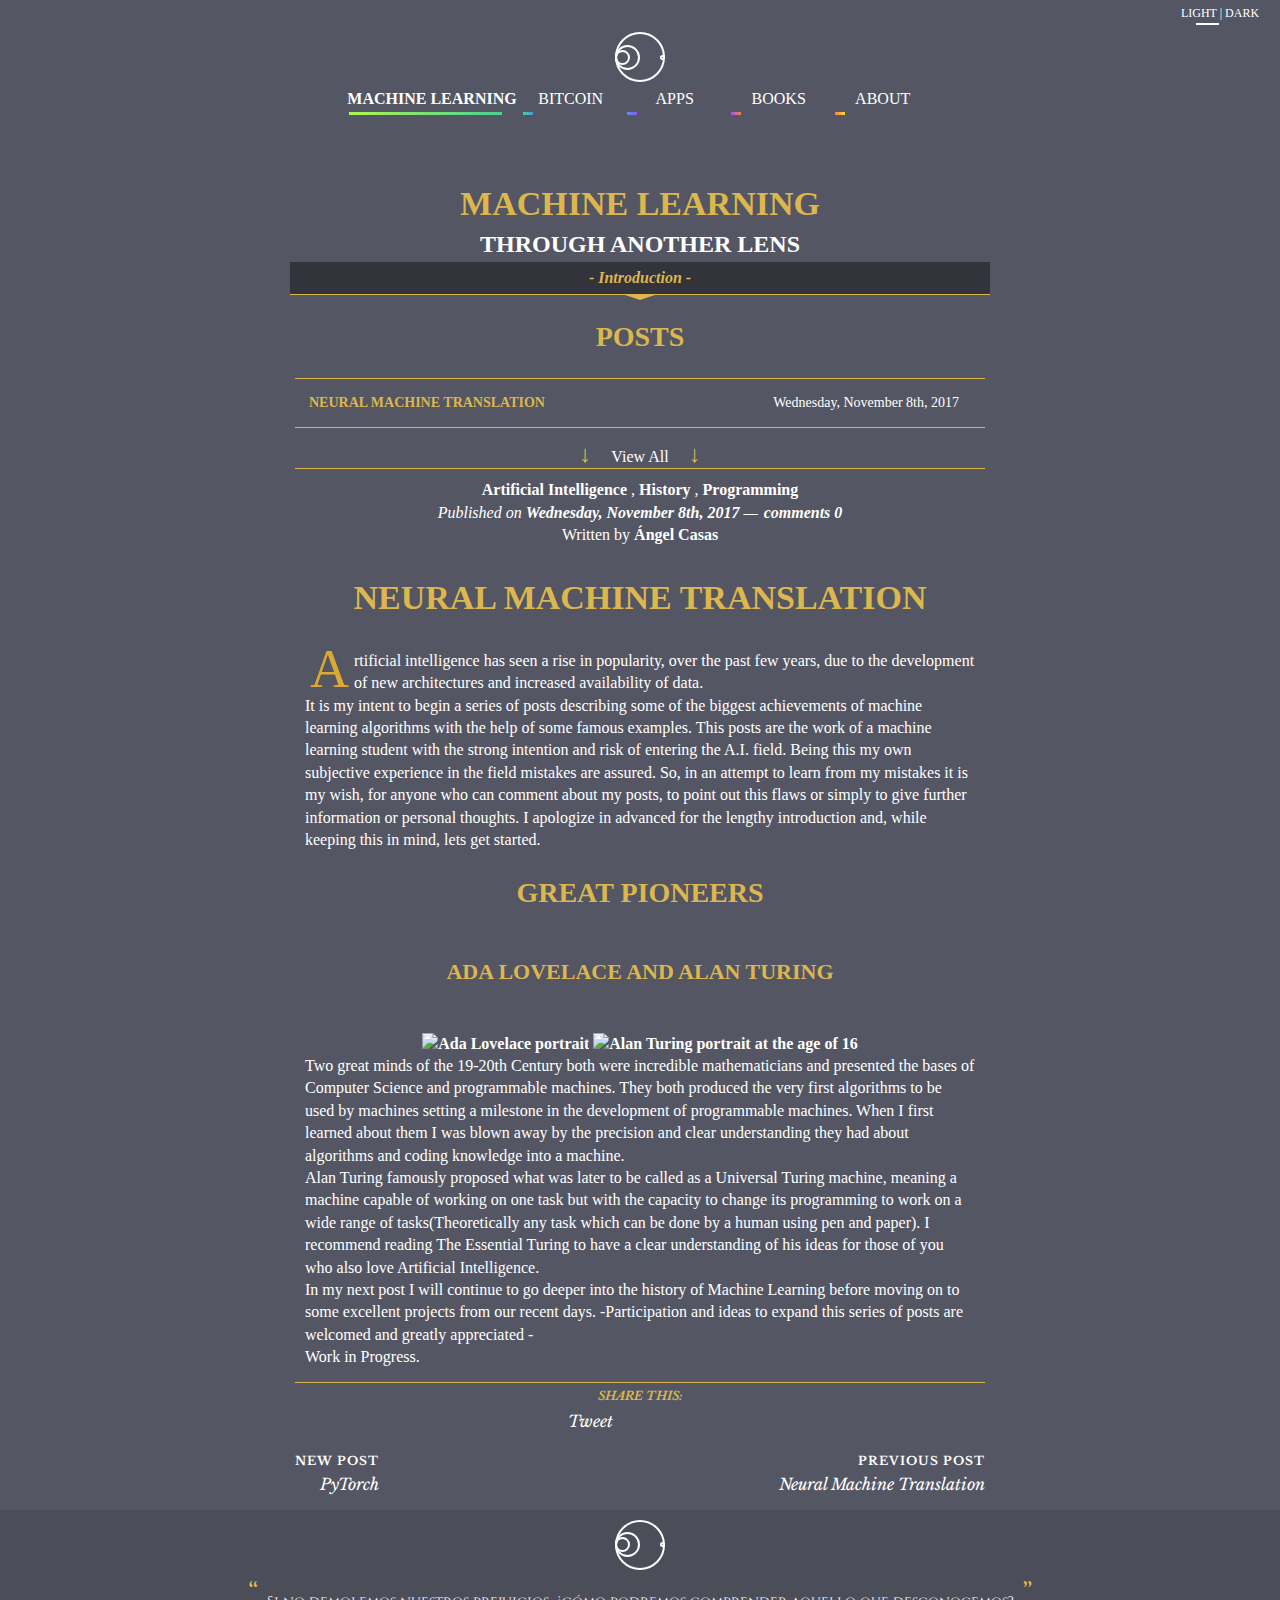
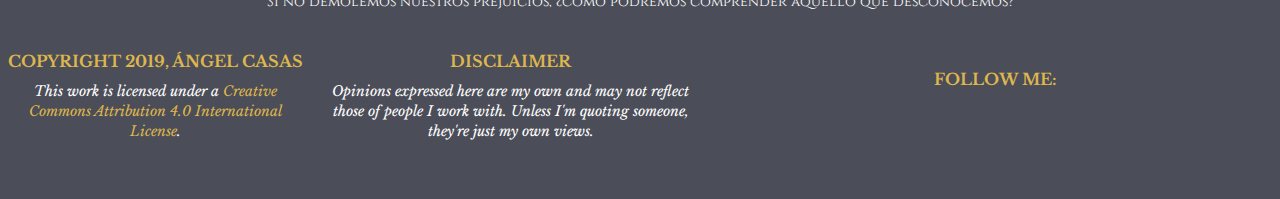
==== commit e20f39a7: "re" ====
--- a/index.html
+++ b/index.html
@@ -424,96 +424,14 @@
                 </a>
               </div>
             </section>
-            <article class="post" id="postArticle">
-              <header>
-                <div class="entryTags">
-                  <a href="">Apps</a>
-                  ,
-                  <a href="">Programming</a>
-                </div>
-                <small>
-                  <div class="entryDate">
-                    Published on
-                    <a href=""><time datetime="2017-11-03" pubdate>Monday, May 20th, 2019</time></a>
-                  </div>
-                  <div class="entryComments">
-                    <a href=".blogComments">comments 0</a>
-                  </div>
-                  <div class="postAuthor">
-                    Written by
-                    <a href="#aboutIntro" title="About Ángel Casas Pescador" rel="author">Ángel Casas</a>
-                  </div>
-                </small>
-                <h4>Apps</h4>
-              </header>
-              <!-- end header -->
-              <div class="entry">
-                <p><span id="dropCap">A</span>
-                </p>
-                <h5>Placeholder</h5><br />
-                <h6>Placeholder</h6><br />
-                <br />
-                <a class="expandable" title="" data-title="" href="">
-                  <img src="" alt="" width="auto" height="300">
-                </a>
-                <a class="expandable" title="" data-title="" href="">
-                  <img src="" alt="" width="auto" height="300">
-                </a>
-                <p>
-                <br />
-                <br />
-                <br />
-                Work in Progress.
-                </p>
-              </div>
-              <!-- end entry -->
-            </article>
-            <!-- end .post -->
-            <div class="blogFooter">
-              <h6>Share this:</h6>
-              <div class="shareBox">
-                <p class="tweet">
-                  <a href="https://twitter.com/share?ref_src=twsrc%5Etfw" class="twitter-share-button" data-text="This was quite a useful blog:" data-url="https://angel-casas.github.io/" data-via="AngelCasas93" data-show-count="false">Tweet</a>
-                  <script async src="https://platform.twitter.com/widgets.js" charset="utf-8"></script>
-                <p class="pocket">
-                  <a data-pocket-label="pocket" data-pocket-count="none" class="pocket-btn" data-lang="en"></a>
-                  <script type="text/javascript">!function(d,i){if(!d.getElementById(i)){var j=d.createElement("script");j.id=i;j.src="https://widgets.getpocket.com/v1/j/btn.js?v=1";var w=d.getElementById(i);d.body.appendChild(j);}}(document,"pocket-btn-js");</script>
-                </p>
-              </div>
-              <div class="previousBox">
-                <a href="" class="previousPost"><span>New Post</span>
-                  Apps Placeholder
-                </a>
-                <a href="" class="previousPost"><span>Previous post</span>
-                  Apps Placeholder
-                </a>
-              </div>
-            </div>
-            <!-- End .blogFooter -->
-          </div>
-          <!-- End .blogArticles -->
-          <div class="blogComments">
-            <div id="disqus_thread"><p></p></div>
-            <script>
-
-            /**
-            *  RECOMMENDED CONFIGURATION VARIABLES: EDIT AND UNCOMMENT THE SECTION BELOW TO INSERT DYNAMIC VALUES FROM YOUR PLATFORM OR CMS.
-            *  LEARN WHY DEFINING THESE VARIABLES IS IMPORTANT: https://disqus.com/admin/universalcode/#configuration-variables*/
-            /*
-            var disqus_config = function () {
-            this.page.url = PAGE_URL;  // Replace PAGE_URL with your page's canonical URL variable
-            this.page.identifier = PAGE_IDENTIFIER; // Replace PAGE_IDENTIFIER with your page's unique identifier variable
-            };
-            */
-            (function() { // DON'T EDIT BELOW THIS LINE
-            var d = document, s = d.createElement('script');
-            s.src = 'https://angelcasas.disqus.com/embed.js';
-            s.setAttribute('data-timestamp', +new Date());
-            (d.head || d.body).appendChild(s);
-            })();
-            </script>
-            <noscript>Please enable JavaScript to view the <a href="https://disqus.com/?ref_noscript">comments powered by Disqus.</a></noscript>
-          </div>
+            <div class="appsBox">
+              <div class="appsItem">
+                <h6>Check</h6>
+                <img src="" alt="">
+                <p>Check is an attempt to answer an old question: How can I keep someone loved motivated to keep improving?</p>
+                <p>The answer we chose is by transfering value into every objective you set yourself, and getting rewarded by fulfilling it!</p>
+              </div>
+            </div>
         </section>
         <!-- End of #appsSection -->
         <div id="booksSection" class="blogSection">
--- a/CSS/style.css
+++ b/CSS/style.css
@@ -646,14 +646,17 @@
   display: flex;
   flex-flow: row nowrap;
   justify-content: space-between;
-  align-items: center;
+  align-items: flex-start;
   height: 100%;
   margin: 0;
   padding: 1.4rem;
-  border-bottom: 1px solid rgb(221, 182, 78);
+  border-top: 1px solid rgb(221, 182, 78);
 }
 #mainSection .previewBox .previewPost:hover {
   background: rgba(0, 0, 0, .1);
+}
+#mainSection .previewBox .previewPost h6 {
+  font-size: 1.4rem;
 }
 #mainSection .previewBox .previewPost .postDate {
   font-size: 1.4rem;
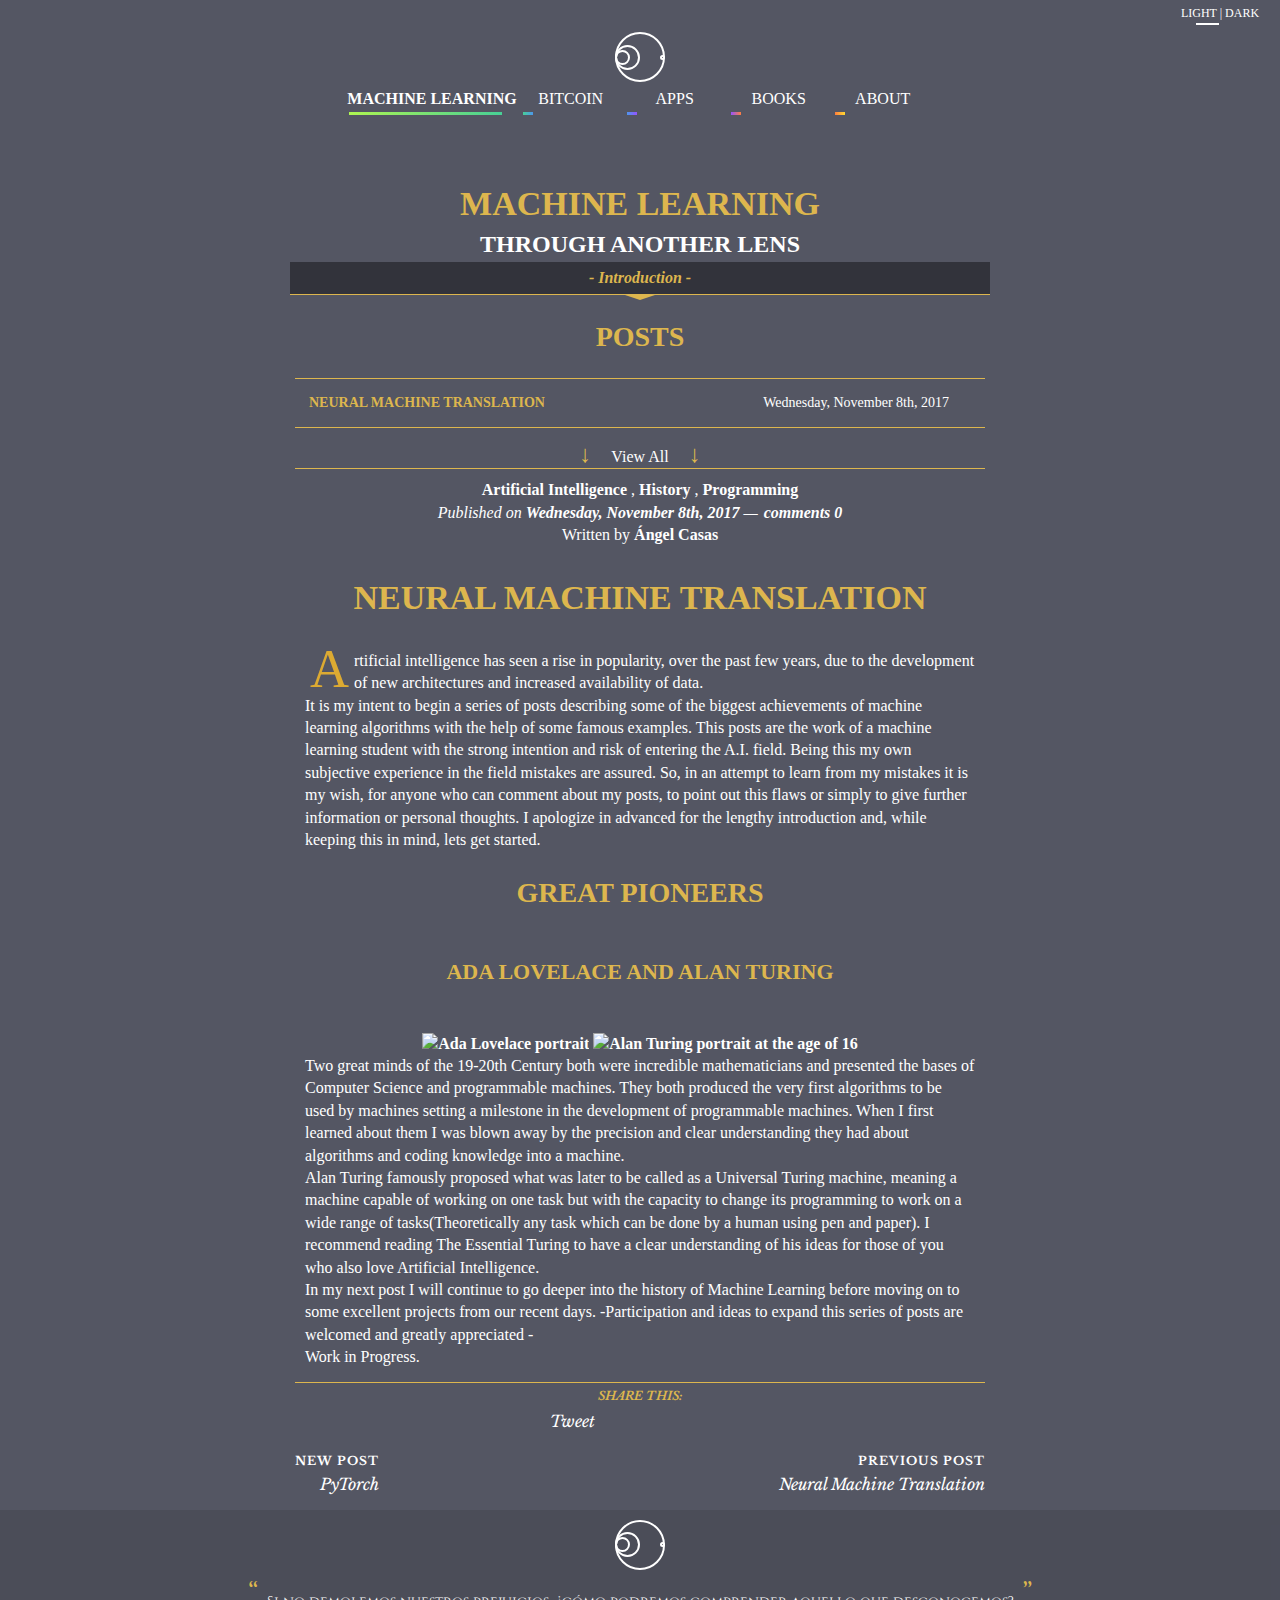
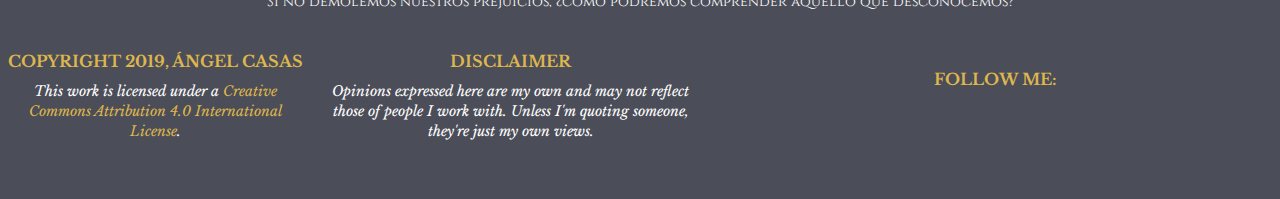
==== commit b483a4c5: "re" ====
--- a/index.html
+++ b/index.html
@@ -214,7 +214,7 @@
               </header>
               <!-- end header -->
               <div class="entry">
-                <p><span id="dropCap">A</span>rtificial intelligence has seen a rise in popularity, over the past few years, due to the development of new architectures and increased availability of data.<br />
+                <p><span class="dropCap">A</span>rtificial intelligence has seen a rise in popularity, over the past few years, due to the development of new architectures and increased availability of data.<br />
                 It is my intent to begin a series of posts describing some of the biggest achievements of machine learning algorithms with the help of some famous examples.
                 This posts are the work of a machine learning student with the strong intention and risk of entering the A.I. field. Being this my own subjective experience in the field mistakes are assured. So, in an attempt to learn from my mistakes it is my wish, for anyone who can comment about my posts, to point out this flaws or simply to give further information or personal thoughts.
                 I apologize in advanced for the lengthy introduction and, while keeping this in mind, lets get started.<br /></p>
@@ -335,7 +335,7 @@
               </header>
               <!-- end header -->
               <div class="entry">
-                <p><span id="dropCap">B</span>itcoin is a term often used to represent a fascinating
+                <p><span class="dropCap">B</span>itcoin is a term often used to represent a fascinating
                 </p>
                 <h5>Placeholder</h5><br />
                 <h6>Placeholder</h6><br />
@@ -426,10 +426,15 @@
             </section>
             <div class="appsBox">
               <div class="appsItem">
-                <h6>Check</h6>
-                <img src="" alt="">
-                <p>Check is an attempt to answer an old question: How can I keep someone loved motivated to keep improving?</p>
-                <p>The answer we chose is by transfering value into every objective you set yourself, and getting rewarded by fulfilling it!</p>
+                <h4>Check</h4>
+                <span class="important">- Work In Progress -</span>
+                <a href="https://angel-casas.github.io/Checkbox/index-4.html"><img src="./images/checkIntro.png" alt="Check App Image"></a>
+                <p><span class="dropCap">C</span>heck is an attempt to answer an old question: How can I keep someone loved motivated to keep improving?
+                The answer we want to bring into reality is by transfering value into every objective you set yourself, and getting rewarded by fulfilling it!</p>
+                <p>With this project I decided to implement Bitcoin as a source of payments while still including the more trusted systems such as PayPal.
+                Bitcoin shows us how easy it can be to transfer money without any hustle or worries which prevalent systems like Credit Cards or PayPal bring such as problems with confirmations or withdrawal denials.
+                Once you set up a Bitcoin wallet you are ready to start setting some objectives and choosing an appropiate reward for completing it.</p>
+                <p>If you are interested in finding out how this app works then you should probably check it out for yourself, here is the <a href="https://angel-casas.github.io/Checkbox/index-4.html">oficial link</a>.</p>
               </div>
             </div>
         </section>
@@ -494,8 +499,7 @@
               <p>
                 Currently working on improving my knowledge about Machine Learning and Deep Learning which makes this blog an informative and pedagogical experience.<br />
                 To achieve this I have been enrolled in some specific Online
-                Courses, related to the field of Artificial Intelligence, due mostly to
-                the lack of related University Courses where I live.<br />
+                Courses, related to the field of Artificial Intelligence.<br />
                 This has lead me to achieve a small level of competence on this field of knowledge which I only wish to expand as I go on.<br />
                 Being inclined from an early age to uncover the structure of how a computer works, this curiosity
                 allows me to progressively achieve an articulated view of Computer Science.<br />
--- a/CSS/style.css
+++ b/CSS/style.css
@@ -717,11 +717,11 @@
 #mainSection .blogArticles .post {
   margin-top: 10px;
 }
-#mainSection .blogArticles .post p {
+#mainSection .blogArticles p {
   text-align: left;
   margin: 0 10px;
 }
-#mainSection .blogArticles .post #dropCap {
+#mainSection .blogArticles .dropCap {
   font-size: 5.4rem;
   line-height: 2.8rem;
   float: left;
@@ -782,7 +782,11 @@
 #mainSection .blogComments {
   margin-top: 10px;
 }
-
+#mainSection .important {
+  font-size: 1.8rem;
+  text-transform: uppercase;
+  font-style: italic;
+}
 /* BITCOIN SECTION */
 #bitcoinIntro #bitcoinImg {
   width: 100%;
@@ -807,6 +811,30 @@
 }
 #wrapper #appsAside {
   display: none;
+}
+#appsSection .appsBox {
+  display: flex;
+  flex-flow: row nowrap;
+  justify-content: space-between;
+  align-items: center;
+  margin-bottom: 20px;
+}
+#appsSection .appsBox .appsItem img {
+  display: block;
+  border-radius: 50px;
+  width: 100%;
+  min-width: 300px;
+  max-width: 450px;
+  margin: 0 auto;
+}
+#appsSection .appsBox .appsItem p {
+  margin: 5px 10px;
+}
+#appsSection .appsBox .appsItem a {
+  color: rgb(105, 175, 221);
+}
+#appsSection .appsBox .appsItem a:hover {
+  text-decoration: underline;
 }
 /* BOOKS SECTION */
 #booksIntro #booksImg {
@@ -858,6 +886,7 @@
   top: 25%;
   left: 0;
   right: 0;
+  color: white;
   margin: 0 auto;
   border: 1px solid rgb(221, 182, 78);
   background-color: rgb(30, 30, 30);
@@ -905,6 +934,35 @@
   color: rgb(61, 63, 78);
   background-color: rgb(221, 182,78);
 }
+
+/* ABOUT SECTION */
+#aboutSection .presentation {
+  margin: 0 10px;
+  text-align: left;
+}
+#aboutSection .presentation p span {
+  display: block;
+  font-size: 2.2rem;
+  color: rgb(221, 182, 78);
+}
+#aboutSection .presentation ul {
+  padding-left: 20px;
+}
+#aboutSection .presentation ul li {
+  margin: 10px 0;
+}
+#aboutSection .presentation ul li::before {
+  content: "\2192";
+  margin-right: 5px;
+  color: rgb(221, 182, 78);
+}
+#aboutSection .presentation ul li a {
+  color: rgb(105, 175, 221);
+}
+#aboutSection .presentation ul li a:hover {
+  text-decoration: underline;
+}
+
 
 /* FOOTER SECTION */
 
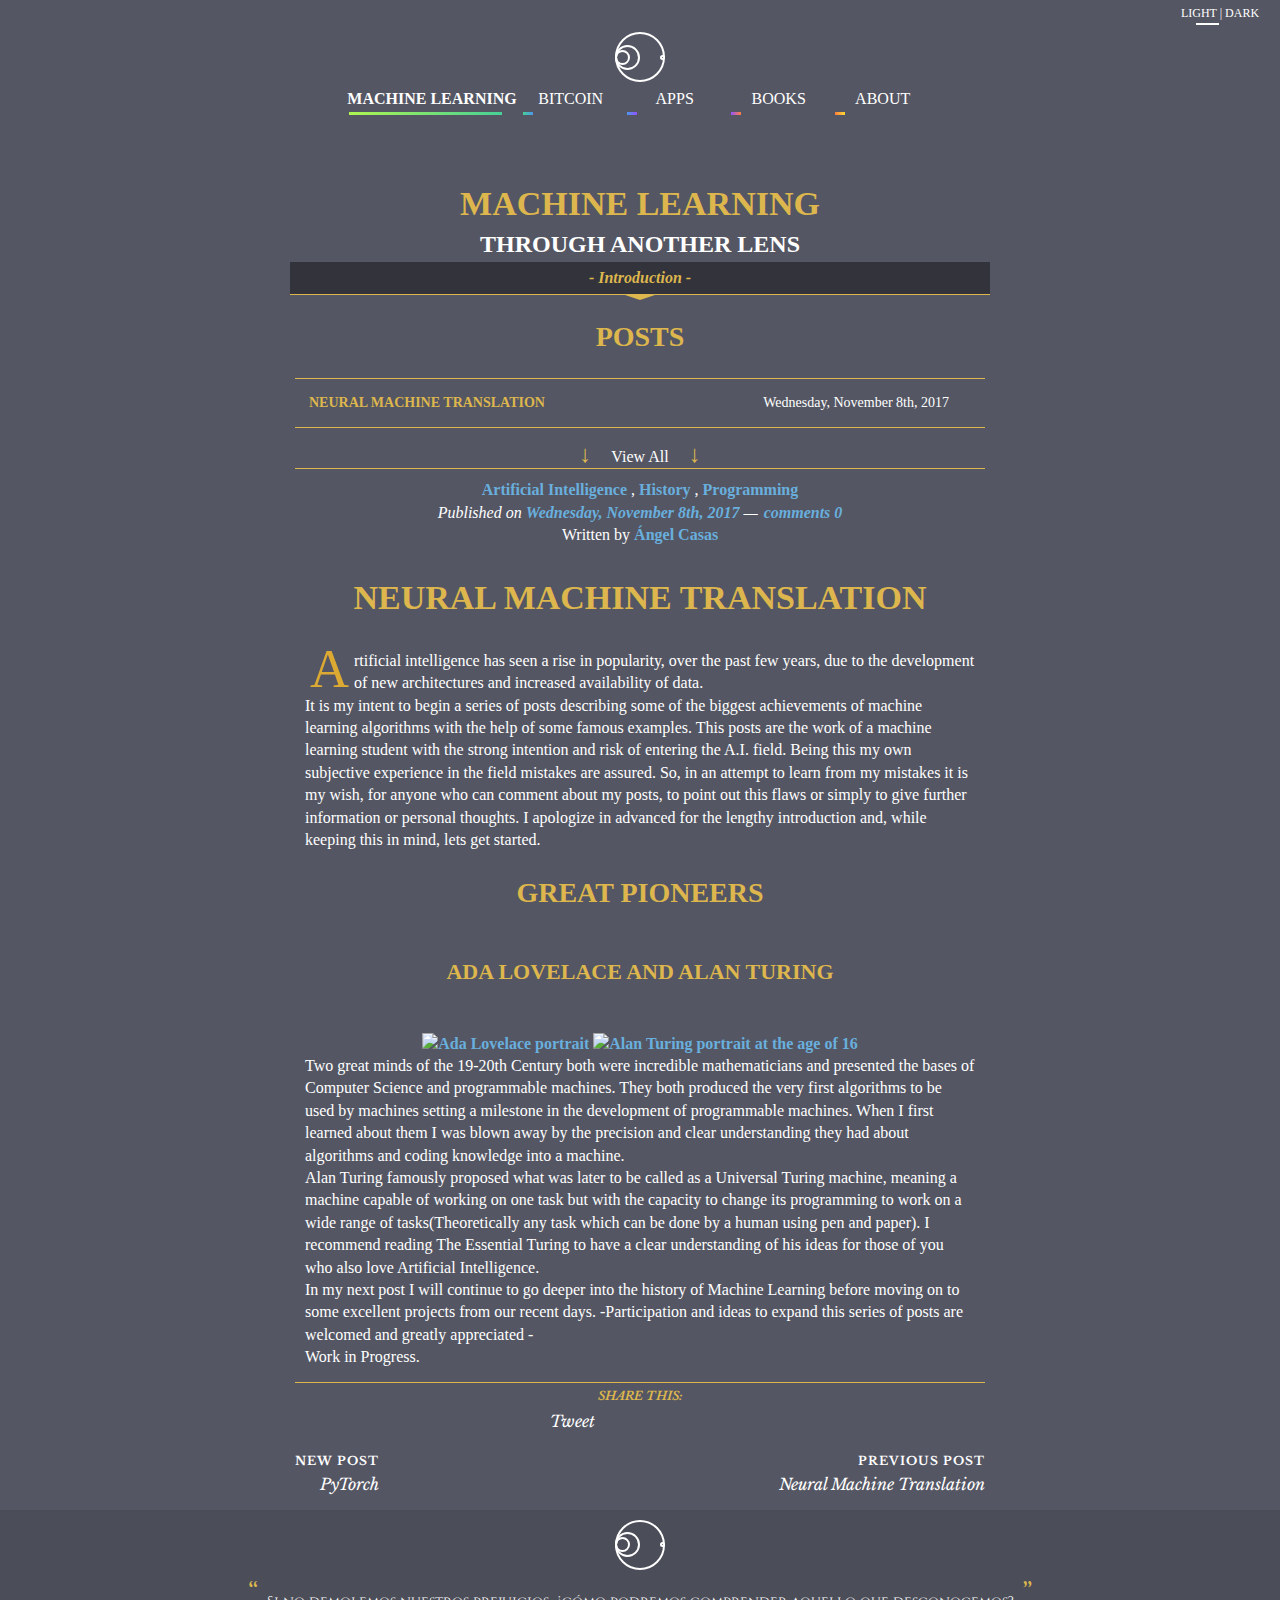
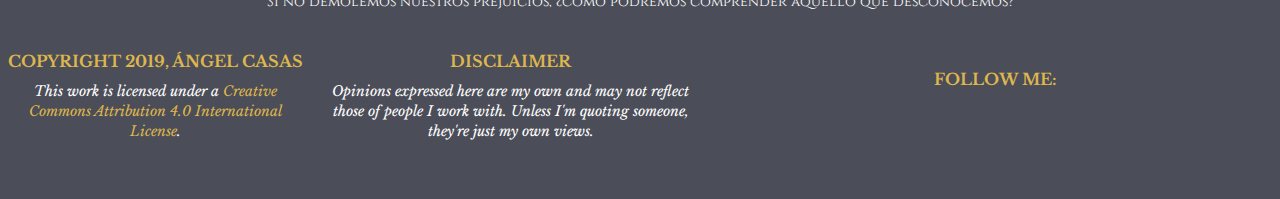
==== commit 744a8e8a: "btc" ====
--- a/index.html
+++ b/index.html
@@ -59,32 +59,32 @@
         </div>
       </div>
       <!-- End of #introduction -->
-      <aside class="blogAside">
-        <nav id="blogNav">
-          <ul class="blogNavUl">
-            <li class="blogNavLi">
-              <a href="#postArticle" class="blogNavA">Neural Machine Translation</a>
-              <ul class="blogNavUl">
-                <li class="blogNavLiChild">Introduction</li>
-              </ul>
-            </li>
-            <li class="blogNavLi">
-              <a href="#postArticle" class="blogNavA">Great Pioneers</a>
-              <ul class="blogNavUl">
-                <li class="blogNavLiChild">Ada Lovelace and Alan Turing</li>
-              </ul>
-            </li>
-          </ul>
-        </nav>
-      </aside>
-      <!-- End of blogAside -->
       <div id="mainSectionBox">
-        <!-- End of #mlIntro -->
+        <aside class="blogAside">
+          <nav id="blogNav">
+            <ul class="blogNavUl">
+              <li class="blogNavLi">
+                <a href="#postArticle" class="blogNavA">Neural Machine Translation</a>
+                <ul class="blogNavUl">
+                  <li class="blogNavLiChild">Introduction</li>
+                </ul>
+              </li>
+              <li class="blogNavLi">
+                <a href="#postArticle" class="blogNavA">Great Pioneers</a>
+                <ul class="blogNavUl">
+                  <li class="blogNavLiChild">Ada Lovelace and Alan Turing</li>
+                </ul>
+              </li>
+            </ul>
+          </nav>
+        </aside>
+        <!-- End of blogAside -->
         <details class="mainSectionDetails">
           <summary><div class="introTooltip">- Introduction -</div></summary>
           <div id="mlIntro" class="clearSections">
             <div id="mlImg"></div>
           </div>
+          <!-- End of #mlIntro -->
           <aside id="mlAside">
             <blockquote cite="https://www.azquotes.com/quote/847377">
               <a href="https://www.azquotes.com/quote/847377"><span>“</span>Programming is a skill best acquired by practice and example rather than from books <span>”</span><br>
@@ -335,23 +335,33 @@
               </header>
               <!-- end header -->
               <div class="entry">
-                <p><span class="dropCap">B</span>itcoin is a term often used to represent a fascinating
+                <p><span class="dropCap">B</span>itcoin is a new technological innovation providing a solution to a very old problem of how to
+                  transact something of value between two or more entities in private and with a mutually trusted means of exchange. Money,
+                  which has been a central part of our civilization and of our ability to interact with each other, is now becoming fully digitalized
+                  into the internet space. Everytime there has been a new form of transfering value available to broader and broader populations
+                  it has ushered in a new era of technological inoovations and an increase in prosperity of it's users. With Bitcoin we are seeing this same
+                  revolution happening again, but with this revolution we are being handed a technology which has a global scope we have never seen before.
+                  Lets think about some of the implications of this:
+                  <ul>
+                    <li>With a global audience you can now <strong>transfer value</strong> between <strong>any number of people anywhere in the world</strong>.</li>
+                    <li>Permission is not needed from a third party to allow a transaction to take place, only the <strong>approval of both entities involved</strong>.</li>
+                    <li>Your money can now be <strong>safely stored</strong> and <strong>accesed from anywhere in the world</strong>,which stops the risks from moving money across borders.</li>
+                    <li>A completely <strong>deflationary commodity</strong> with a <strong>fixed number of units in existance</strong> is for the first time in our history a <strong>truly</strong> scarce commodity.</li>
+                  </ul>
                 </p>
-                <h5>Placeholder</h5><br />
-                <h6>Placeholder</h6><br />
-                <br />
-                <a class="expandable" title="" data-title="" href="">
-                  <img src="" alt="" width="auto" height="300">
-                </a>
-                <a class="expandable" title="" data-title="" href="">
-                  <img src="" alt="" width="auto" height="300">
-                </a>
-                <p>
-                <br />
-                <br />
-                <br />
-                Work in Progress.
+                <p>The full implications of this will only be clear in the future and for now our most important oportunity is to bring awareness and improvements into
+                  the Bitcoin ecosystem to allow everyone with a growing interest to understand and to have easy access to such a technological revolution.
+                  Before closing this post I want to provide a key idea to keep in mind always when working and trying to understand this technology. <a href="https://aantonop.com/">Andreas Antonopoulos</a>,
+                  a very prominent speaker in the Bitcoin space, has been very precise about this key idea and serves as a great synthesis to what we will be covering in future posts:
+                  <ul>
+                    <li><strong>Open</strong>: Available to anyone.</li>
+                    <li><strong>Borderless</strong>: Accessible from anywhere.</li>
+                    <li><strong>Decentralized</strong>: No single point of power concentration which can be exploited.</li>
+                    <li><strong>Censorship-resistant</strong>: Inaccesible to any form of control or suppression.</li>
+                    <li><strong>Neutral</strong>: Provides a useful service without any implications in political or moral landscapes.</li>
+                  </ul>
                 </p>
+                <p></p>
               </div>
               <!-- end entry -->
             </article>
@@ -425,7 +435,7 @@
               </div>
             </section>
             <div class="appsBox">
-              <div class="appsItem">
+              <div class="appsItem post">
                 <h4>Check</h4>
                 <span class="important">- Work In Progress -</span>
                 <a href="https://angel-casas.github.io/Checkbox/index-4.html"><img src="./images/checkIntro.png" alt="Check App Image"></a>
--- a/CSS/style.css
+++ b/CSS/style.css
@@ -506,6 +506,9 @@
   height: 200px;
   margin: 0 auto;
 }
+#mainSectionBox {
+  position: relative;
+}
 #mainSectionBox .mainSectionDetails {
   position: relative;
   margin: 0 auto;
@@ -696,11 +699,6 @@
   font-size: 2.4rem;
   color: rgb(221, 182, 78);
 }
-#mainSection .post .entryTags {
-}
-#mainSection .post header a:hover {
-  opacity: 0.6;
-}
 #mainSection .post .entryDate,
 #mainSection .post .entryComments {
   font-style: italic;
@@ -713,6 +711,10 @@
 }
 #mainSection .post a {
   font-weight: 800;
+  color: rgb(105, 175, 221);
+}
+#mainSection .post a:hover {
+  text-decoration: underline;
 }
 #mainSection .blogArticles .post {
   margin-top: 10px;
@@ -727,6 +729,25 @@
   float: left;
   padding: 5px;
   color: rgb(220, 170, 50);
+}
+#mainSection .post ul {
+  width: 80%;
+  margin: 10px auto;
+  text-align: left;
+}
+#mainSection .post ul li {
+  margin-top: 10px;
+}
+#mainSection .post ul li::before {
+  content: "";
+  width:10px;
+  height:10px;
+  display: block;
+  border-radius: 50%;
+  float: left;
+  margin-right: 10px;
+  margin-top: 5px;
+  background-color: rgb(221, 182, 78);
 }
 #mainSection .blogFooter {
   display: flex;
@@ -826,15 +847,6 @@
   min-width: 300px;
   max-width: 450px;
   margin: 0 auto;
-}
-#appsSection .appsBox .appsItem p {
-  margin: 5px 10px;
-}
-#appsSection .appsBox .appsItem a {
-  color: rgb(105, 175, 221);
-}
-#appsSection .appsBox .appsItem a:hover {
-  text-decoration: underline;
 }
 /* BOOKS SECTION */
 #booksIntro #booksImg {
@@ -1111,14 +1123,16 @@
 }
 @media (min-width: 1300px) {
   #mainSection .blogAside {
+    position: absolute;
+    left: -310px;
+    top: 0;
     width: 300px;
-    height: auto;
+    height: 100%;
+    z-index: 1;
+    overflow-x: hidden;
+  }
+  #mainSection #blogNav {
     position: fixed;
-    left: 0;
-    top: 250px;
-  }
-  #mainSection #blogNav {
-    width: 100%;
-    height: 100%;
-  }
-}
+    width: 300px;
+  }
+}
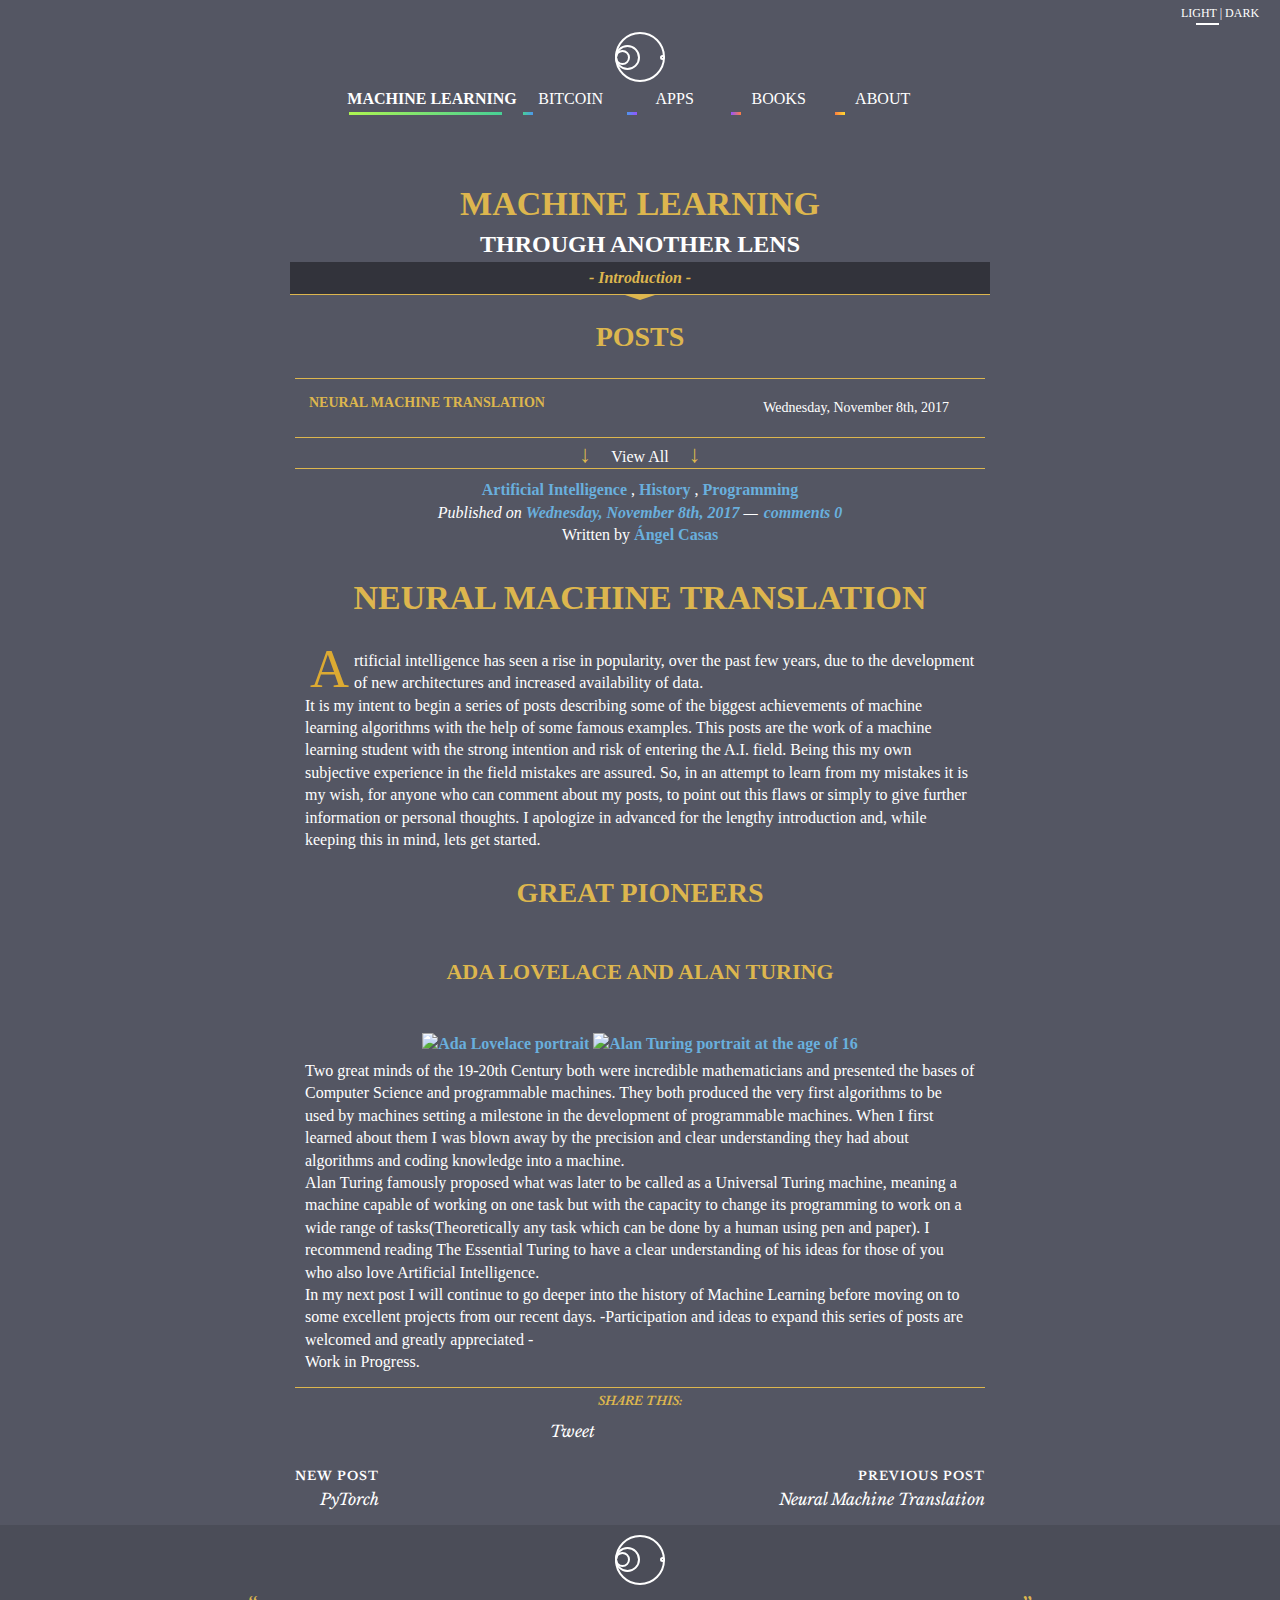
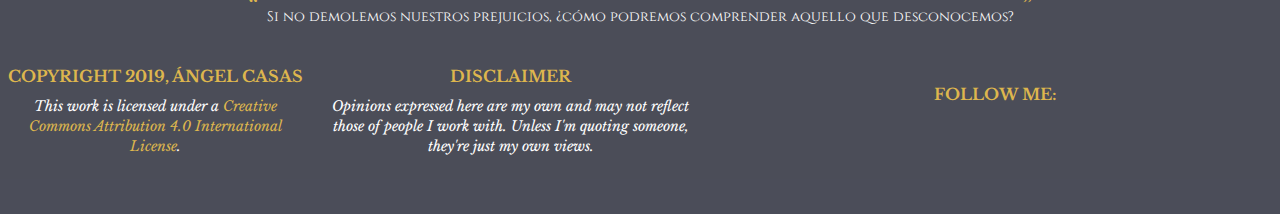
==== commit f8c38ba5: "btc" ====
--- a/index.html
+++ b/index.html
@@ -9,7 +9,7 @@
   <link rel="stylesheet" href="CSS/style.css">
   <link rel="stylesheet" href="https://use.fontawesome.com/releases/v5.5.0/css/all.css" integrity="sha384-B4dIYHKNBt8Bc12p+WXckhzcICo0wtJAoU8YZTY5qE0Id1GSseTk6S+L3BlXeVIU" crossorigin="anonymous">
   <link rel="icon" href="">
-  <title>Angel Casas Pescador Peronal Blog</title>
+  <title>Ángel Casas Pescador Personal Blog</title>
 </head>
 <body>
   <div id="loaderWrapper"></div>
@@ -351,8 +351,8 @@
                 </p>
                 <p>The full implications of this will only be clear in the future and for now our most important oportunity is to bring awareness and improvements into
                   the Bitcoin ecosystem to allow everyone with a growing interest to understand and to have easy access to such a technological revolution.
-                  Before closing this post I want to provide a key idea to keep in mind always when working and trying to understand this technology. <a href="https://aantonop.com/">Andreas Antonopoulos</a>,
-                  a very prominent speaker in the Bitcoin space, has been very precise about this key idea and serves as a great synthesis to what we will be covering in future posts:
+                  Before closing this post I want to provide a key set of ideas to keep in mind always when working and trying to understand this technology. <a href="https://aantonop.com/">Andreas Antonopoulos</a>,
+                  a very prominent speaker in the Bitcoin space, has been very precise about this key ideas and serves as a great synthesis to what we will be covering in future posts:
                   <ul>
                     <li><strong>Open</strong>: Available to anyone.</li>
                     <li><strong>Borderless</strong>: Accessible from anywhere.</li>
@@ -361,7 +361,13 @@
                     <li><strong>Neutral</strong>: Provides a useful service without any implications in political or moral landscapes.</li>
                   </ul>
                 </p>
-                <p></p>
+                <p>As a closure to this first post I want to bring into your attention a detail about the original inventor of Bitcoin.
+                   Satoshi Nakamoto is a pseudonym of the mind (or group of minds) behind the initial development of Bitcoin in 2009 and, to this date, remain anonymous and will probably remain that way for the forseeable future.
+                   In my next post titled BitcoinLiberal I will be going into a little more detail about how Bitcoin was concieved and its evolution during this ten years. Remember, any new technological innovation requires
+                   some initial time to be devoted towards understanding it so allow yourself to be puzzled by this amazing development without loosing track of its main usefulness which, in this global landscape of central banks and cyclical debt spiral,
+                   is to free every individual from the devaluation of their savings by central banks controling money printing through <a href="https://en.wikipedia.org/wiki/Quantitative_easing">Quantitative Easing</a>.
+                 </p>
+                 <p>Please comment any suggestions or improvements I may have been unaware of and lets improve our understanding together!</p>
               </div>
               <!-- end entry -->
             </article>
--- a/CSS/style.css
+++ b/CSS/style.css
@@ -721,7 +721,7 @@
 }
 #mainSection .blogArticles p {
   text-align: left;
-  margin: 0 10px;
+  margin: 5px 10px;
 }
 #mainSection .blogArticles .dropCap {
   font-size: 5.4rem;
